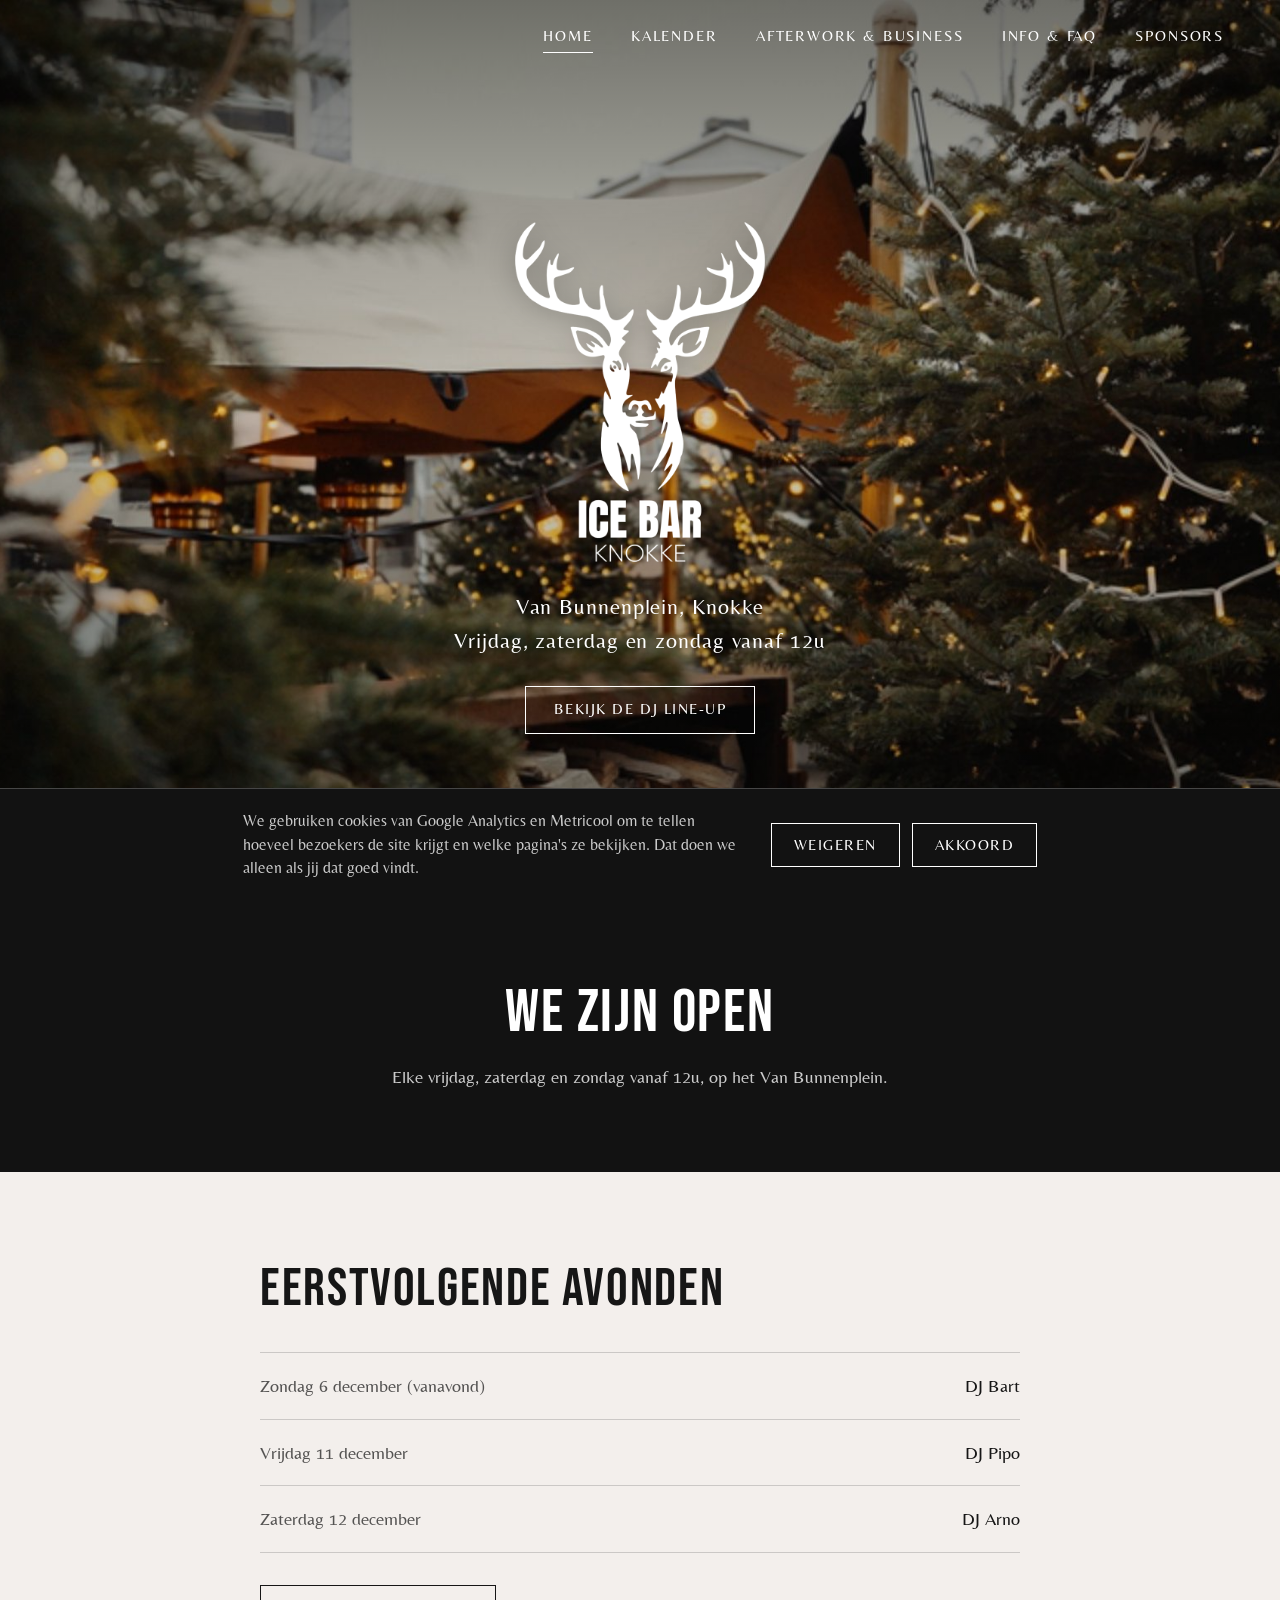
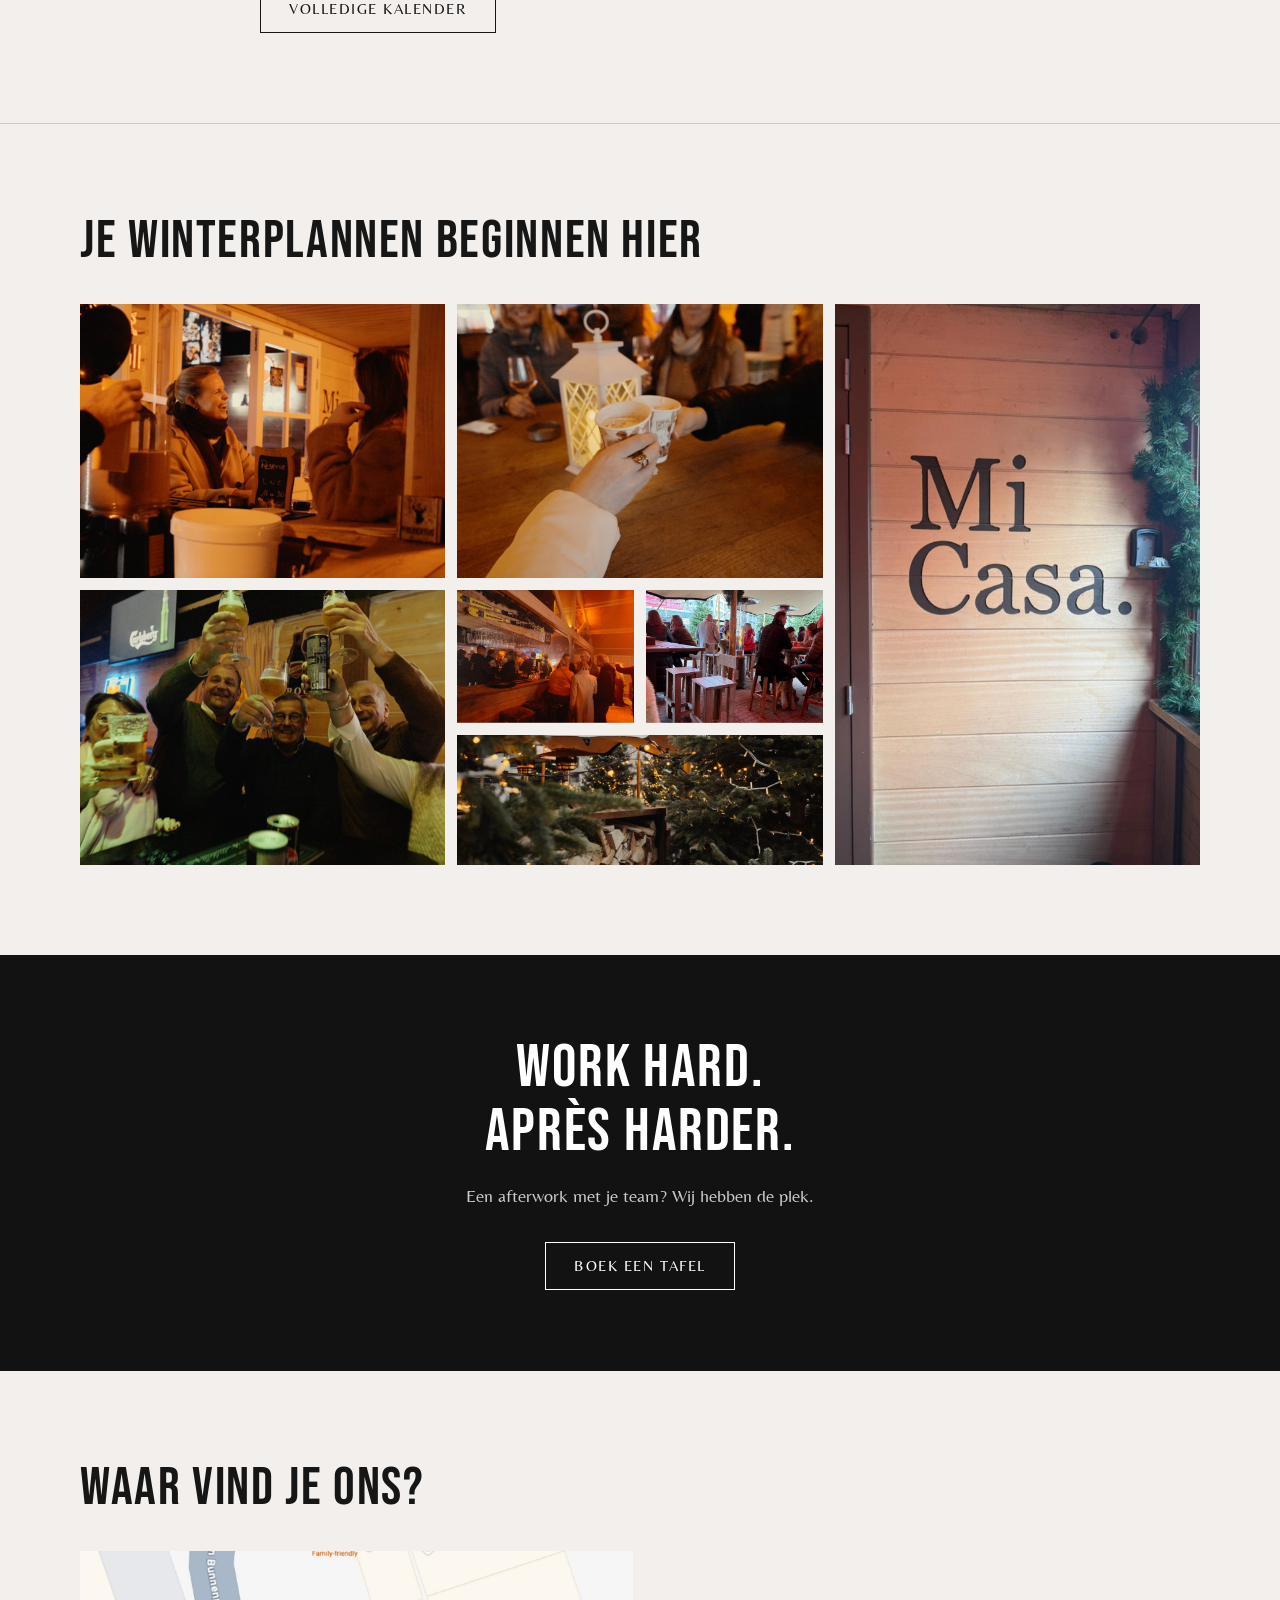
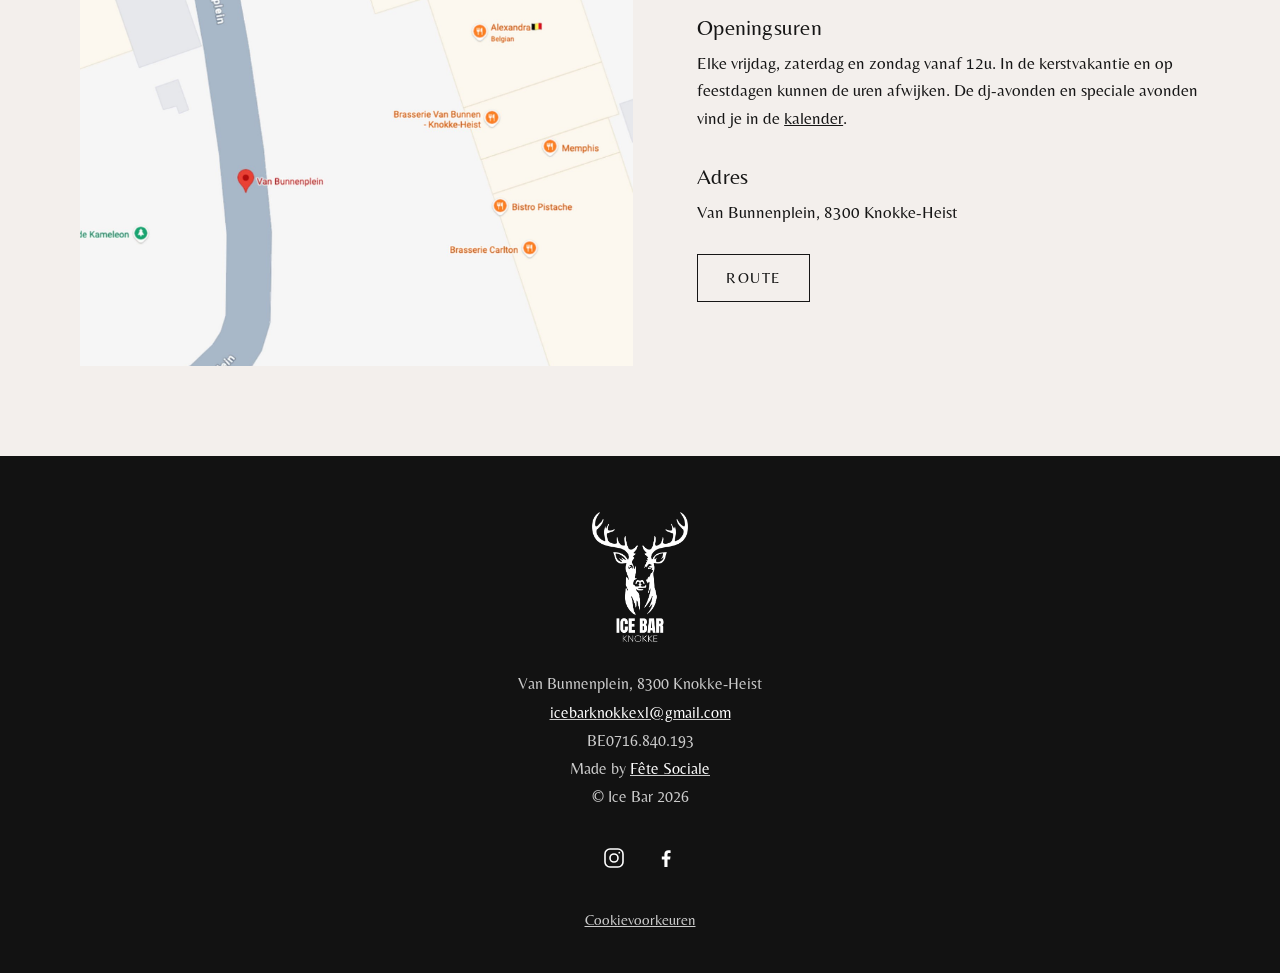
==== index.html @ 0daf4a68 "Cookiemelding met toestemming voor Analytics en Metricool - Zonder akkoord geen analytische cookies " ====
<!doctype html>
<html lang="nl-BE">
<head>
  <meta charset="utf-8">
  <meta name="viewport" content="width=device-width, initial-scale=1">
  <title>Ice Bar Knokke | Winterbar met dj's op het Van Bunnenplein</title>
  <meta name="description" content="De Ice Bar Knokke is de winterbar op het Van Bunnenplein in Knokke-Heist. Van 27 november tot 31 januari open op vrijdag, zaterdag en zondag, met dj's, afterworks en eindejaarsdrinks.">
  <meta name="theme-color" content="#121212">
  <link rel="canonical" href="https://icebarknokke.be/">
  <meta property="og:type" content="website">
  <meta property="og:site_name" content="Ice Bar Knokke">
  <meta property="og:locale" content="nl_BE">
  <meta property="og:url" content="https://icebarknokke.be/">
  <meta property="og:title" content="Ice Bar Knokke | Winterbar met dj's op het Van Bunnenplein">
  <meta property="og:description" content="De Ice Bar Knokke is de winterbar op het Van Bunnenplein in Knokke-Heist. Van 27 november tot 31 januari open op vrijdag, zaterdag en zondag, met dj's, afterworks en eindejaarsdrinks.">
  <meta property="og:image" content="https://icebarknokke.be/assets/og-image.jpg">
  <meta property="og:image:width" content="1200">
  <meta property="og:image:height" content="630">
  <meta name="twitter:card" content="summary_large_image">
  <link rel="icon" type="image/png" href="/assets/favicon.png">
  <link rel="apple-touch-icon" href="/assets/favicon.png">
  <link rel="preconnect" href="https://fonts.googleapis.com">
  <link rel="preconnect" href="https://fonts.gstatic.com" crossorigin>
  <link href="https://fonts.googleapis.com/css2?family=Bebas+Neue&family=Belleza&display=swap" rel="stylesheet">
  <link rel="stylesheet" href="/assets/site.css?v=e047f46a">
  <link rel="preload" as="image" href="/assets/hero.jpg" media="(min-width: 701px), (orientation: landscape)">
  <link rel="preload" as="image" href="/assets/hero-mobile.jpg" media="(max-width: 700px) and (orientation: portrait)">
  <script type="application/ld+json">
{
 "@context": "https://schema.org",
 "@graph": [
  {
   "@type": "BarOrPub",
   "@id": "https://icebarknokke.be/#icebar",
   "name": "Ice Bar Knokke",
   "alternateName": [
    "Icebar Knokke",
    "Ice Bar Knokke XL"
   ],
   "description": "Winterbar in chaletstijl op het Van Bunnenplein in Knokke-Heist, met dj's, afterworks en eindejaarsdrinks. Open van 27 november 2026 tot 31 januari 2027.",
   "url": "https://icebarknokke.be/",
   "image": "https://icebarknokke.be/assets/og-image.jpg",
   "logo": "https://icebarknokke.be/assets/favicon.png",
   "email": "icebarknokkexl@gmail.com",
   "vatID": "BE0716840193",
   "address": {
    "@type": "PostalAddress",
    "streetAddress": "Van Bunnenplein",
    "postalCode": "8300",
    "addressLocality": "Knokke-Heist",
    "addressRegion": "West-Vlaanderen",
    "addressCountry": "BE"
   },
   "sameAs": [
    "https://www.instagram.com/icebarknokke/",
    "https://www.facebook.com/IcebarKnokkeXL"
   ]
  },
  {
   "@type": "WebSite",
   "@id": "https://icebarknokke.be/#website",
   "url": "https://icebarknokke.be/",
   "name": "Ice Bar Knokke",
   "inLanguage": "nl-BE",
   "publisher": {
    "@id": "https://icebarknokke.be/#icebar"
   }
  }
 ]
}
  </script>
  <script src="/assets/cookies.js?v=560de797"></script>
  <!-- Google tag -->
  <script async src="https://www.googletagmanager.com/gtm.js?id=GTM-KKGQQDHX"></script>
  <script>
    window.dataLayer = window.dataLayer || [];
    function gtag(){dataLayer.push(arguments);}
    gtag('js', new Date());
  </script>
</head>
<body>
  <a class="skip" href="#inhoud">Naar de inhoud</a>
  <header class="top" id="top">
    <div class="bar">
      <button class="menu-btn" type="button" aria-expanded="false" aria-controls="menu">
        <svg viewBox="0 0 26 18" aria-hidden="true" fill="none" stroke="currentColor" stroke-width="1.5"><path d="M0 1h26M0 9h26M0 17h26"/></svg>
        Menu
      </button>
      <nav id="menu" aria-label="Hoofdmenu">
        <ul>
          <li><a href="/" aria-current="page">Home</a></li>
          <li><a href="/kalender">Kalender</a></li>
          <li><a href="/afterwork">Afterwork & business</a></li>
          <li><a href="/info">Info & FAQ</a></li>
          <li><a href="/sponsors">Sponsors</a></li>
        </ul>
      </nav>
    </div>
  </header>

  <main id="inhoud">
    <section class="hero">
      <picture>
        <source srcset="/assets/hero-mobile.jpg" media="(max-width: 700px) and (orientation: portrait)">
        <img src="/assets/hero.jpg" alt="Het houten chalet van de Ice Bar op het Van Bunnenplein, met het uithangbord en de lichtjes" width="1920" height="1080" fetchpriority="high">
      </picture>
      <div class="inner">
        <h1 class="visually-hidden">Ice Bar Knokke, winterbar met dj's op het Van Bunnenplein</h1>
        <img class="wordmark" src="/assets/logo-icebar-wit.png" alt="" width="662" height="900">
        <p class="hero-info" id="hero-info">Van Bunnenplein, Knokke<br>Opening vrijdag 27 november om 18u</p>
        <a class="btn light" href="/kalender">Bekijk de DJ line-up</a>
      </div>
    </section>

    <section class="band" id="status" aria-live="polite">
      <p class="statement" data-big>Zelfde plek, nieuw seizoen</p>
      <p data-small>We openen op vrijdag 27 november vanaf 18u op het Van Bunnenplein.</p>
    </section>

    <section class="section upcoming">
      <div class="narrow">
        <h2 class="section-title">Eerstvolgende avonden</h2>
        <ol id="upcoming">
          <li><time class="when" datetime="2026-11-27">Vrijdag 27 november</time><span class="who">Opening met DJ Steve DK</span></li>
          <li><time class="when" datetime="2026-11-28">Zaterdag 28 november</time><span class="who">DJ Arno</span></li>
          <li><time class="when" datetime="2026-11-29">Zondag 29 november</time><span class="who">DJ Nicolas</span></li>
        </ol>
        <a class="btn" href="/kalender">Volledige kalender</a>
      </div>
    </section>

    <section class="section">
      <div class="wrap">
        <h2 class="section-title">Je winterplannen beginnen hier</h2>
        <div class="gallery">
          <div class="col">
            <img src="/assets/fotos/bar-tap.jpg" alt="Een tapper schenkt een glas aan de bar terwijl twee vriendinnen lachen" width="1260" height="909" loading="lazy">
            <img class="fill" src="/assets/fotos/vrienden-proost.jpg" alt="Een groep vrienden heft het glas aan de bar" width="1260" height="948" loading="lazy">
          </div>
          <div class="col">
            <img src="/assets/fotos/proost-lantaarn.jpg" alt="Twee mensen klinken met warme dranken naast een lantaarn" width="1278" height="909" loading="lazy">
            <div class="pair">
              <img src="/assets/fotos/bar-sfeer.jpg" alt="De toog van het chalet in warm licht" width="612" height="459" loading="lazy">
              <img src="/assets/fotos/terras.jpg" alt="Het terras met hoge tafels en krukken" width="618" height="459" loading="lazy">
            </div>
            <img class="fill" src="/assets/fotos/kerstboom.jpg" alt="Kerstbomen met lichtjes naast een stapel brandhout" width="1278" height="453" loading="lazy">
          </div>
          <div class="tall">
            <img src="/assets/fotos/mi-casa.jpg" alt="Houten deur met de tekst Mi Casa en een slinger van dennengroen" width="1317" height="1908" loading="lazy">
          </div>
        </div>
      </div>
    </section>

    <section class="band on-dark">
      <p class="statement">Work hard. Après harder.</p>
      <p>Een afterwork met je team? Wij hebben de plek.</p>
      <a class="btn" href="/afterwork#reserveren">Boek een tafel</a>
    </section>

    <section class="section">
      <div class="wrap">
        <h2 class="section-title">Waar vind je ons?</h2>
      <div class="find">
        <img class="map" src="/assets/fotos/kaart.jpg" alt="Kaart van het centrum van Knokke met het Van Bunnenplein aangeduid" width="1569" height="1269" loading="lazy">
        <div>
          <h3>Openingsuren</h3>
          <p>Elke vrijdag, zaterdag en zondag vanaf 12u. In de kerstvakantie en op feestdagen kunnen de uren afwijken. De dj-avonden en speciale avonden vind je in de <a href="/kalender">kalender</a>.</p>
          <h3>Adres</h3>
          <p>Van Bunnenplein, 8300 Knokke-Heist</p>
          <a class="btn" href="https://www.google.com/maps/dir/?api=1&destination=Van+Bunnenplein+Knokke-Heist" target="_blank" rel="noopener">Route</a>
        </div>
      </div>
      </div>
    </section>
  </main>

  <footer>
    <img class="wordmark" src="/assets/logo-icebar-wit.png" alt="Ice Bar Knokke" width="662" height="900" loading="lazy">
    <p>Van Bunnenplein, 8300 Knokke-Heist<br><a href="mailto:icebarknokkexl@gmail.com">icebarknokkexl@gmail.com</a><br>BE0716.840.193<br>Made by <a href="https://fetesociale.be/" target="_blank" rel="noopener">Fête Sociale</a><br>&copy; Ice Bar 2026</p>
    <ul class="socials">
      <li><a href="https://www.instagram.com/icebarknokke/" target="_blank" rel="noopener" aria-label="Ice Bar Knokke op Instagram"><svg viewBox="0 0 24 24" aria-hidden="true" fill="none" stroke="currentColor" stroke-width="1.6"><rect x="3" y="3" width="18" height="18" rx="5"/><circle cx="12" cy="12" r="4"/><circle cx="17.3" cy="6.7" r=".9" fill="currentColor" stroke="none"/></svg></a></li>
      <li><a href="https://www.facebook.com/IcebarKnokkeXL" target="_blank" rel="noopener" aria-label="Ice Bar Knokke op Facebook"><svg viewBox="0 0 24 24" aria-hidden="true" fill="currentColor"><path d="M13.5 21v-7.5h2.6l.4-3h-3V8.6c0-.9.3-1.5 1.5-1.5h1.6V4.4c-.3 0-1.2-.1-2.3-.1-2.3 0-3.9 1.4-3.9 4v2.2H7.8v3h2.6V21h3.1z"/></svg></a></li>
    </ul>
    <a class="back" href="#" data-cookies>Cookievoorkeuren</a>
  </footer>

  <script src="/assets/programma.js?v=c13f7718"></script>
  <script src="/assets/meten.js?v=b55d4b3d"></script>
  <script>
    // Menu op kleine schermen
    (function () {
      const top = document.getElementById("top");
      const btn = top.querySelector(".menu-btn");
      btn.addEventListener("click", () => {
        const open = top.classList.toggle("is-open");
        document.body.classList.toggle("menu-open", open);
        btn.setAttribute("aria-expanded", String(open));
        btn.lastChild.textContent = open ? " Sluiten" : " Menu";
      });
      addEventListener("keydown", e => {
        if (e.key === "Escape" && top.classList.contains("is-open")) btn.click();
      });
    })();

    ICEBAR.renderHeroInfo(document.getElementById("hero-info"));
    ICEBAR.renderStatus(document.getElementById("status"));
    ICEBAR.renderUpcoming(document.getElementById("upcoming"), 3);
  </script>
</body>
</html>
---- assets/site.css ----
/* Ice Bar Knokke, volledige site.
   Gebaseerd op het Canva-webdesign: crèmekleurig papier, zwarte banden,
   één smalle, vette titelletter zoals "ICE BAR" in het logo (Bebas Neue) en één brede tekstletter (Belleza). */

:root {
  --cream: #f3efec;
  --cream-deep: #e9e3de;
  --slate: #121212;
  --slate-deep: #333;
  --ink: #161616;
  --ink-soft: rgba(22, 22, 22, .72);
  --rule: rgba(22, 22, 22, .18);
  --white: #fff;
  --white-soft: rgba(255, 255, 255, .78);
  --rule-light: rgba(255, 255, 255, .22);
  --display: "Bebas Neue", "Oswald", "Arial Narrow", Impact, sans-serif;
  --text: "Belleza", "Gill Sans", "Trebuchet MS", sans-serif;
  --gutter: 24px;
  --gutter: clamp(16px, 5vw, 56px);
  --measure: 62ch;
  --ease: cubic-bezier(.2, .7, .2, 1);
}

* { box-sizing: border-box; margin: 0; padding: 0; }

html { scroll-behavior: smooth; }

body {
  background: var(--cream);
  color: var(--ink);
  font-family: var(--text);
  font-size: 17px;
  line-height: 1.6;
  -webkit-font-smoothing: antialiased;
  overflow-x: hidden;
}

img { display: block; max-width: 100%; height: auto; }

a { color: inherit; }

:focus-visible { outline: 2px solid currentColor; outline-offset: 4px; }

.visually-hidden { position: absolute; width: 1px; height: 1px; overflow: hidden; clip: rect(0 0 0 0); white-space: nowrap; }

.skip {
  position: absolute;
  left: 16px;
  top: -60px;
  z-index: 100;
  padding: 10px 14px;
  background: var(--white);
  color: var(--ink);
}

.skip:focus { top: 16px; }

/* ---------- Letters ---------- */
h1, h2, h3 { font-weight: 400; line-height: 1.05; letter-spacing: .01em; text-wrap: balance; }

h1 { font-family: var(--display); font-size: clamp(2.8rem, 7vw, 5.2rem); }
h2 { font-family: var(--display); font-size: clamp(2.1rem, 4.6vw, 3.4rem); }
h1, h2, .band .statement { text-transform: uppercase; letter-spacing: .03em; line-height: 1; }
h3 { font-family: var(--text); font-size: 1.35rem; line-height: 1.25; }

p { max-width: var(--measure); }

.lede { font-size: 1.15rem; }

/* ---------- Knoppen ---------- */
.btn {
  display: inline-flex;
  align-items: center;
  justify-content: center;
  min-height: 48px;
  padding: 0 28px;
  border: 1px solid currentColor;
  color: var(--ink);
  background: transparent;
  font: inherit;
  font-size: .95rem;
  letter-spacing: .1em;
  text-transform: uppercase;
  text-decoration: none;
  cursor: pointer;
  touch-action: manipulation;
  transition: background-color .2s var(--ease), color .2s var(--ease);
}

.btn:hover { background: var(--ink); color: var(--cream); }
.btn:active { background: var(--slate-deep); }
.btn[disabled] { opacity: .5; cursor: default; }

.on-dark .btn, .btn.light { color: var(--white); }
.on-dark .btn:hover, .btn.light:hover { background: var(--white); color: var(--ink); }

.btn-solid { background: var(--ink); color: var(--cream); }
.btn-solid:hover { background: var(--slate-deep); color: var(--cream); }

/* ---------- Kop ---------- */
.top {
  position: absolute;
  top: 0;
  left: 0;
  right: 0;
  z-index: 20;
  color: var(--white);
}

.top .bar {
  position: relative;
  z-index: 2;
  display: flex;
  align-items: center;
  justify-content: space-between;
  gap: 24px;
  padding: 22px var(--gutter);
}

.top .brand img { width: 76px; height: auto; filter: drop-shadow(0 2px 10px rgba(0, 0, 0, .35)); }
.top .brand { display: block; }

/* Op de homepagina staat het logo groot in de foto, dus niet nog eens in de kop. */
.top nav, .top .menu-btn { margin-left: auto; }

.top nav ul {
  display: flex;
  gap: clamp(20px, 3vw, 44px);
  list-style: none;
}

/* Hoofdletters in de navigatie zijn een bewuste merkkeuze uit het Canva-design. */
.top nav a {
  font-size: .95rem;
  letter-spacing: .12em;
  text-transform: uppercase;
  text-decoration: none;
  padding: 8px 0;
  border-bottom: 1px solid transparent;
  transition: border-color .2s var(--ease);
}

.top nav a:hover, .top nav a[aria-current="page"] { border-bottom-color: currentColor; }

.top .menu-btn {
  display: none;
  align-items: center;
  gap: 12px;
  min-height: 44px;
  padding: 0 4px;
  background: none;
  border: 0;
  color: inherit;
  font: inherit;
  font-size: .95rem;
  letter-spacing: .12em;
  text-transform: uppercase;
  cursor: pointer;
}

.top .menu-btn svg { width: 26px; height: 18px; }

@media (max-width: 820px) {
  .top .menu-btn { display: inline-flex; }
  .top .brand img { width: 60px; }
  .top nav {
    position: fixed;
    inset: 0;
    display: none;
    background: var(--slate);
    color: var(--white);
    padding: 120px var(--gutter) 40px;
  }
  .top nav { z-index: 1; }
  .top .brand, .top .menu-btn { position: relative; z-index: 2; }
  .top.is-open nav { display: block; }
  .top.is-open { position: fixed; }
  body.menu-open { overflow: hidden; }
  .top nav ul { flex-direction: column; gap: 6px; }
  .top nav a { display: block; font-family: var(--display); font-size: 2.2rem; letter-spacing: .02em; text-transform: none; padding: 10px 0; border-bottom: 1px solid var(--rule-light); }
  .top nav a[aria-current="page"] { border-bottom-color: var(--white); }
}

/* Kop op de homepagina ligt over de foto, op de andere pagina's over de band. */
.page-head {
  position: relative;
  color: var(--white);
  background: var(--slate);
  min-height: clamp(380px, 56vh, 560px);
  display: grid;
  place-items: center;
  text-align: center;
  padding: 140px var(--gutter) 72px;
  overflow: hidden;
}

.page-head img.bg {
  position: absolute;
  inset: 0;
  width: 100%;
  height: 100%;
  object-fit: cover;
  filter: brightness(.85);
  z-index: 0;
}

.page-head::after {
  content: "";
  position: absolute;
  inset: 0;
  background: linear-gradient(180deg, rgba(0, 0, 0, .6), rgba(0, 0, 0, .22) 45%, rgba(0, 0, 0, .45));
  z-index: 1;
}

.page-head > * { position: relative; z-index: 2; }

.page-head h1 { letter-spacing: .06em; text-transform: uppercase; font-size: clamp(2.4rem, 6.5vw, 4.6rem); }

/* ---------- Home: hero ---------- */
.hero {
  position: relative;
  min-height: 100svh;
  display: grid;
  place-items: center;
  text-align: center;
  color: var(--white);
  padding: 120px var(--gutter) 64px;
  background: var(--slate);
  overflow: hidden;
}

.hero picture, .hero picture img {
  position: absolute;
  inset: 0;
  width: 100%;
  height: 100%;
  object-fit: cover;
  object-position: 40% center;
  z-index: 0;
}

.hero::after {
  content: "";
  position: absolute;
  inset: 0;
  z-index: 1;
  background: linear-gradient(180deg, rgba(0, 0, 0, .5) 0%, rgba(0, 0, 0, .1) 40%, rgba(0, 0, 0, .42) 100%);
}

.hero .inner { position: relative; z-index: 2; display: grid; justify-items: center; gap: 28px; }

.hero .hero-info { font-size: clamp(1.15rem, 2.2vw, 1.4rem); line-height: 1.5; letter-spacing: .04em; text-shadow: 0 1px 10px rgba(0, 0, 0, .55); }

.hero .wordmark { width: clamp(170px, 24vw, 250px); height: auto; filter: drop-shadow(0 2px 12px rgba(0, 0, 0, .25)); }

/* ---------- Banden en secties ---------- */
.band {
  background: var(--slate);
  color: var(--white);
  text-align: center;
  padding: clamp(56px, 9vh, 96px) var(--gutter);
}

.band p { margin-left: auto; margin-right: auto; color: var(--white-soft); font-size: 1.1rem; }

.band .statement {
  font-family: var(--display);
  font-size: clamp(2.2rem, 5.4vw, 3.8rem);
  line-height: 1.05;
  color: var(--white);
  text-wrap: balance;
  max-width: 20ch;
  margin-left: auto;
  margin-right: auto;
}

.band .statement + p { margin-top: 18px; }
.band .btn { margin-top: 32px; }

.wrap, .narrow { box-sizing: border-box; width: 100%; max-width: calc(1120px + 2 * var(--gutter)); margin: 0 auto; padding-left: var(--gutter); padding-right: var(--gutter); }
.narrow { max-width: calc(760px + 2 * var(--gutter)); }
.band .wrap { padding-left: 0; padding-right: 0; max-width: 1120px; }

.section { padding: clamp(64px, 10vh, 112px) 0; }
.section + .section { border-top: 1px solid var(--rule); }

.section-title { margin-bottom: clamp(28px, 4vh, 44px); }

/* ---------- Eerstvolgende avonden ---------- */
.upcoming ol { list-style: none; border-top: 1px solid var(--rule); }

.upcoming li {
  display: flex;
  justify-content: space-between;
  gap: 24px;
  padding: 18px 0;
  border-bottom: 1px solid var(--rule);
  font-size: 1.15rem;
}

.upcoming .when { color: var(--ink-soft); }
.upcoming .who { text-align: right; }
.upcoming .is-today .when::after { content: " (vanavond)"; text-transform: none; }
.upcoming .btn { margin-top: 32px; }

@media (max-width: 520px) {
  .upcoming li { flex-direction: column; gap: 2px; font-size: 1.05rem; }
  .upcoming .who { text-align: left; }
}

/* ---------- Fotoraster, zoals in het design ---------- */
.gallery {
  display: grid;
  grid-template-columns: 1fr 1fr 1fr;
  gap: 12px;
}

.gallery img { width: 100%; height: auto; object-fit: cover; display: block; }

.gallery .col { display: flex; flex-direction: column; gap: 12px; min-height: 0; }
.gallery .col > img { aspect-ratio: 4 / 3; }
.gallery .col > img.fill { flex: 1; min-height: 0; aspect-ratio: auto; height: 0; }

.gallery .pair { display: grid; grid-template-columns: 1fr 1fr; gap: 12px; }
.gallery .pair img { aspect-ratio: 4 / 3; }

.gallery .tall { position: relative; min-height: 0; }
.gallery .tall img { position: absolute; inset: 0; width: 100%; height: 100%; }

@media (max-width: 760px) {
  .gallery { grid-template-columns: 1fr 1fr; grid-auto-flow: dense; gap: 8px; }
  .gallery .col { display: contents; }
  .gallery .col > img, .gallery .col > img.fill { flex: none; height: auto; aspect-ratio: 4 / 3; }
  .gallery .pair { grid-column: 1 / -1; gap: 8px; }
  .gallery .tall { grid-column: 1 / -1; aspect-ratio: 16 / 10; }
}

/* ---------- Waar vind je ons ---------- */
.find {
  display: grid;
  grid-template-columns: minmax(0, 1.1fr) minmax(0, 1fr);
  gap: clamp(28px, 5vw, 72px);
  align-items: center;
}

.find .map { aspect-ratio: 4 / 3; object-fit: cover; width: 100%; }

.find h3 { margin-bottom: 8px; }
.find h3 + p + h3, .find p + h3 { margin-top: 32px; }
.find .btn { margin-top: 28px; }

@media (max-width: 760px) { .find { grid-template-columns: 1fr; } }

/* ---------- Kalender ---------- */
.calendar-intro { margin: 0 auto clamp(40px, 6vh, 64px); max-width: 64ch; text-align: center; text-wrap: pretty; }

/* Lijst per maand (kleine schermen) */
.calendar {
  display: grid;
  grid-template-columns: repeat(auto-fit, minmax(260px, 1fr));
  gap: clamp(32px, 5vw, 64px);
  align-items: start;
}

.calendar .month h2 { font-size: clamp(1.9rem, 3vw, 2.4rem); padding-bottom: 14px; border-bottom: 1px solid var(--rule); }
.calendar ol { list-style: none; }

.calendar li {
  display: grid;
  grid-template-columns: 72px 1fr;
  align-items: baseline;
  gap: 16px;
  padding: 13px 0;
  border-bottom: 1px solid var(--rule);
  font-size: 1.1rem;
}

.calendar .day { display: flex; align-items: baseline; gap: 8px; }
.calendar .day b { font-weight: 400; font-size: 1.35rem; font-variant-numeric: tabular-nums; }
.calendar .day small { font-size: .95rem; color: var(--ink-soft); }
.calendar .is-past { color: var(--ink-soft); opacity: .55; }
.calendar .is-today .who::after { content: " (vanavond)"; color: var(--ink-soft); }

.who .tag, .upcoming .who .tag { display: block; font-size: .92rem; color: var(--ink-soft); }
.upcoming .who .tag { text-align: right; }

/* Maandraster (grote schermen) */
.calendar-grid { display: none; }

.month-grid + .month-grid { margin-top: clamp(48px, 7vh, 80px); }
.month-grid h2 { font-size: clamp(1.9rem, 3vw, 2.4rem); margin-bottom: 18px; }

.month-grid ol {
  list-style: none;
  display: grid;
  grid-template-columns: repeat(7, 1fr);
  gap: 6px;
}

.month-grid li {
  min-height: 104px;
  padding: 10px 12px;
  border: 1px solid var(--rule);
  display: flex;
  flex-direction: column;
  gap: 4px;
  font-size: 1rem;
  line-height: 1.3;
}

.month-grid .wd {
  min-height: 0;
  padding: 0 12px 8px;
  border: 0;
  color: var(--ink-soft);
  font-size: .95rem;
}

.month-grid .blank { border-color: transparent; }
.month-grid .closed { color: var(--ink-soft); }
.month-grid .closed .num { opacity: .55; }
.month-grid .num { font-size: 1.1rem; font-variant-numeric: tabular-nums; }

.month-grid .open { background: var(--slate); border-color: var(--slate); color: var(--white); }
.month-grid .open .act { margin-top: auto; font-size: 1.05rem; }
.month-grid .open .tag { font-size: .88rem; color: var(--white-soft); }
.month-grid .open.is-past { background: var(--cream-deep); border-color: var(--cream-deep); color: var(--ink-soft); }
.month-grid .open.is-past .tag { color: var(--ink-soft); }
.month-grid .is-today { outline: 2px solid var(--ink); outline-offset: 2px; }

@media (min-width: 761px) {
  .calendar-grid { display: block; }
  .calendar { display: none; }
}

.calendar-note { margin-top: 40px; color: var(--ink-soft); }

/* ---------- Formulier ---------- */
.form-grid {
  display: grid;
  grid-template-columns: repeat(3, minmax(0, 1fr));
  gap: 22px 20px;
}

.form-grid .wide { grid-column: 1 / -1; }

@media (max-width: 760px) { .form-grid { grid-template-columns: 1fr; } }

.field label { display: block; margin-bottom: 8px; font-size: 1rem; }
.field label abbr { text-decoration: none; }

.field input, .field textarea {
  width: 100%;
  min-height: 48px;
  padding: 10px 14px;
  background: var(--white);
  border: 1px solid var(--ink);
  border-radius: 0;
  color: var(--ink);
  font: inherit;
  transition: box-shadow .2s var(--ease);
}

.field textarea { min-height: 140px; resize: vertical; }
.field input:focus, .field textarea:focus { outline: none; box-shadow: 0 0 0 2px var(--ink); }
.field .hint { margin-top: 6px; font-size: .95rem; color: var(--ink-soft); }
.field.is-invalid input, .field.is-invalid textarea { border-color: #9a3b2e; box-shadow: 0 0 0 1px #9a3b2e; }
.field .error { display: none; margin-top: 6px; font-size: .95rem; color: #9a3b2e; }
.field.is-invalid .error { display: block; }

.form-foot { margin-top: 32px; display: flex; flex-wrap: wrap; align-items: center; gap: 20px 28px; }
.form-foot small { color: var(--ink-soft); font-size: .98rem; }
.form-status { margin-top: 20px; font-size: 1.05rem; }
.form-status.is-error { color: #9a3b2e; }
.form-status.is-success { margin-top: 28px; padding: 22px 26px; background: var(--white); border: 1px solid var(--ink); border-left-width: 6px; }
.form-status.is-success strong { display: block; margin-bottom: 8px; font-family: var(--display); font-weight: 400; font-size: 1.7rem; line-height: 1.1; letter-spacing: .03em; text-transform: uppercase; }
.hp { position: absolute; left: -9999px; }

/* ---------- Sponsors ---------- */
.band.sponsors { text-align: center; }

.logo-grid {
  list-style: none;
  display: grid;
  grid-template-columns: repeat(4, 1fr);
  gap: 12px;
}

.logo-grid li { border: 1px solid var(--rule-light); }

.logo-grid a, .logo-grid span {
  display: flex;
  align-items: center;
  justify-content: center;
  min-height: 150px;
  padding: 24px;
  transition: background-color .2s var(--ease);
}

.logo-grid a:hover { background: rgba(255, 255, 255, .06); }
.logo-grid a:focus-visible { outline-color: var(--white); }

/* Eén kleur voor alle logo's, zodat zeventien huisstijlen niet vloeken.
   Weglaten als de sponsors hun logo in kleur willen. */
.logo-grid img { max-width: 72%; max-height: 84px; width: auto; height: auto; filter: brightness(0) invert(1); }

.sponsors .also { margin-top: 36px; max-width: 60ch; }
.sponsors .also a { color: var(--white); }

@media (max-width: 900px) { .logo-grid { grid-template-columns: repeat(3, 1fr); } }
@media (max-width: 560px) { .logo-grid { grid-template-columns: repeat(2, 1fr); gap: 8px; } .logo-grid a { min-height: 112px; padding: 16px; } .logo-grid img { max-height: 64px; max-width: 78%; } }

/* ---------- FAQ ---------- */
.faq details { border-top: 1px solid var(--rule); }
.faq details:last-child { border-bottom: 1px solid var(--rule); }

.faq summary {
  list-style: none;
  cursor: pointer;
  display: flex;
  justify-content: space-between;
  align-items: center;
  gap: 24px;
  min-height: 60px;
  padding: 16px 0;
  font-size: 1.15rem;
}

.faq summary::-webkit-details-marker { display: none; }

.faq summary svg { flex: none; width: 22px; height: 22px; transition: transform .25s var(--ease); }
.faq details[open] summary svg { transform: rotate(45deg); }
.faq .answer { padding: 0 0 22px; color: var(--ink-soft); }
.faq .answer a { color: var(--ink); }

/* ---------- Voet ---------- */
footer {
  background: var(--slate);
  color: var(--white);
  text-align: center;
  padding: 56px var(--gutter) 40px;
}

footer .wordmark { width: 96px; height: auto; margin-left: auto; margin-right: auto; }
footer p { margin-left: auto; margin-right: auto; margin-top: 28px; color: var(--white-soft); font-size: .98rem; line-height: 1.8; }
footer a { color: var(--white); text-decoration-color: var(--white-soft); }
footer .socials { list-style: none; display: flex; justify-content: center; gap: 8px; margin-top: 24px; }
footer .socials a { display: inline-flex; align-items: center; justify-content: center; width: 44px; height: 44px; color: var(--white); transition: color .2s var(--ease); }
footer .socials a:hover { color: var(--white-soft); }
footer .socials svg { width: 24px; height: 24px; }

footer .back { display: inline-block; margin-top: 28px; font-size: .92rem; color: var(--white-soft); }

@media (prefers-reduced-motion: reduce) {
  html { scroll-behavior: auto; }
  *, *::before, *::after { transition: none !important; animation: none !important; }
}

/* ---------- Cookiemelding ---------- */
.cookies {
  position: fixed;
  left: 0;
  right: 0;
  bottom: 0;
  z-index: 50;
  display: flex;
  flex-wrap: wrap;
  align-items: center;
  justify-content: center;
  gap: 16px 32px;
  padding: 20px var(--gutter);
  background: var(--slate);
  color: var(--white);
  border-top: 1px solid var(--rule-light);
}
.cookies p { max-width: 62ch; font-size: .98rem; line-height: 1.5; color: var(--white-soft); }
.cookies div { display: flex; gap: 12px; }
.cookies .btn { min-height: 44px; padding: 0 22px; }
footer .back { background: none; border: 0; cursor: pointer; }
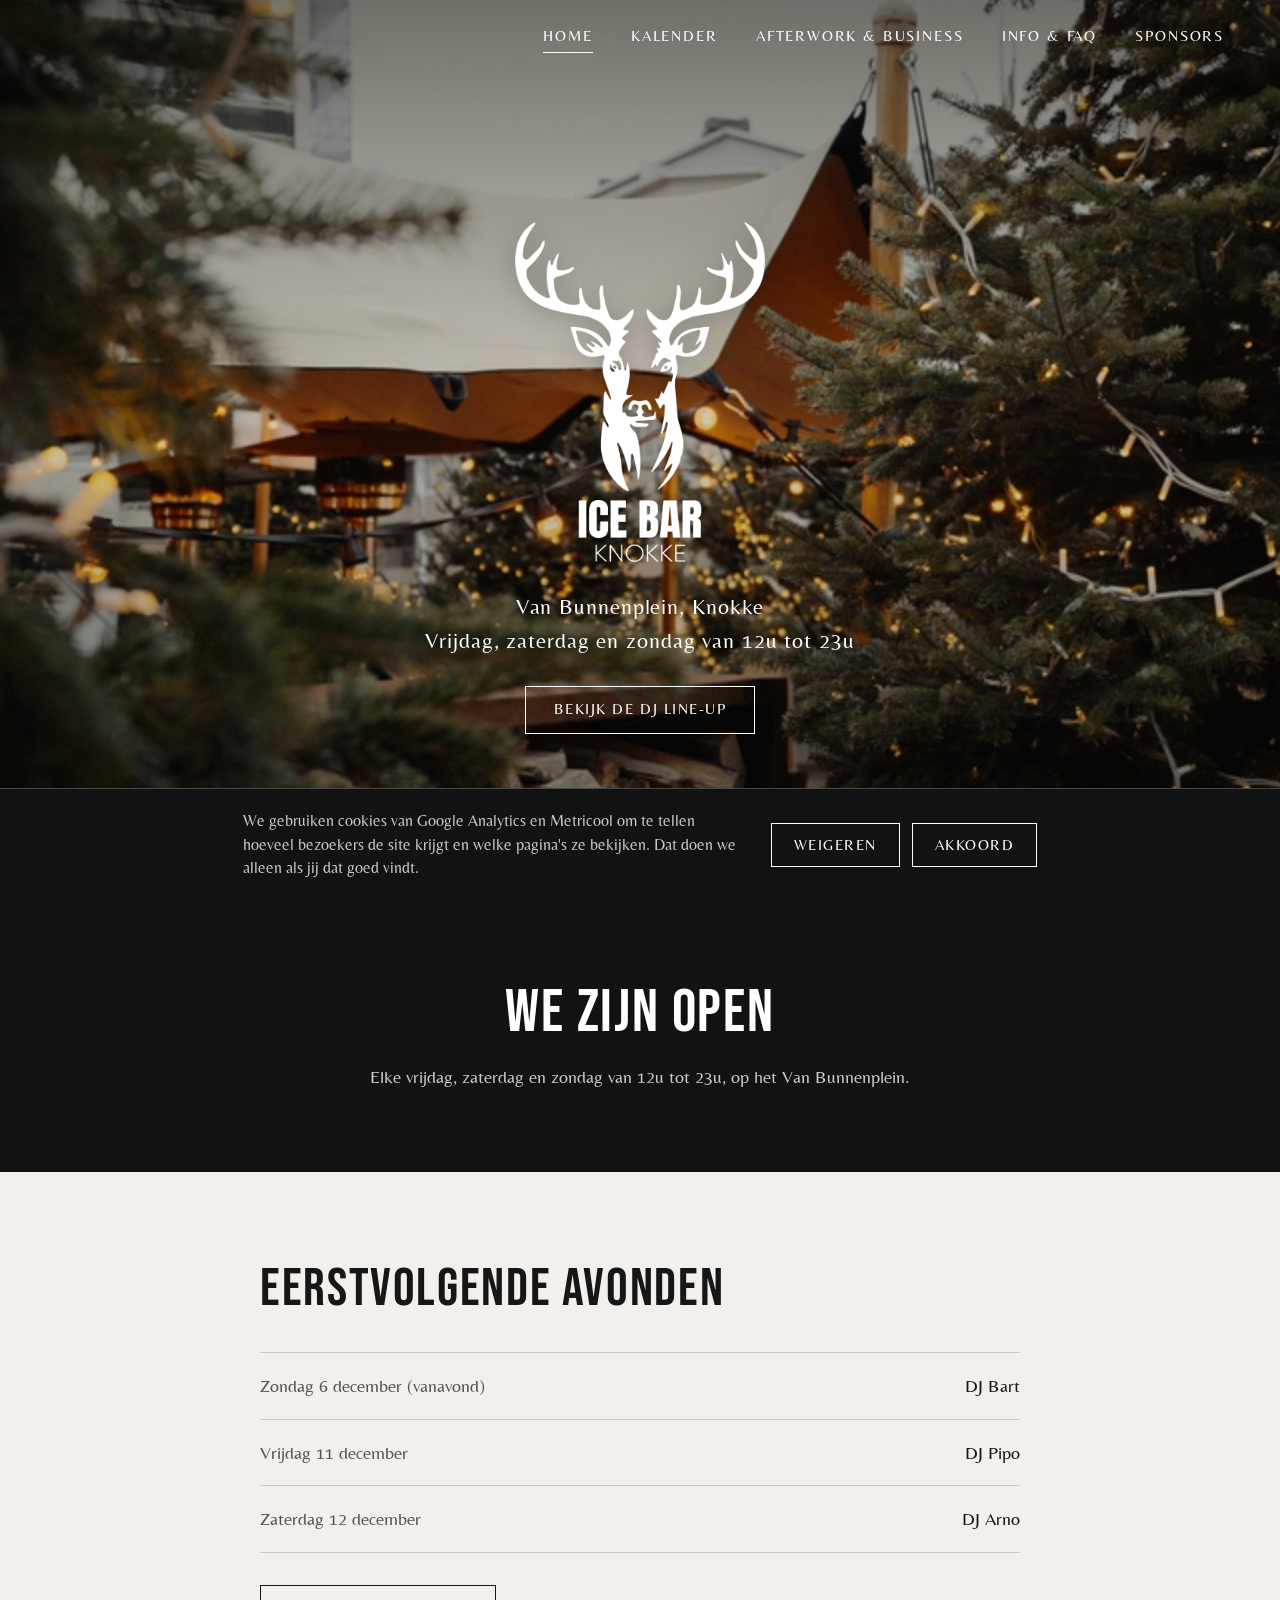
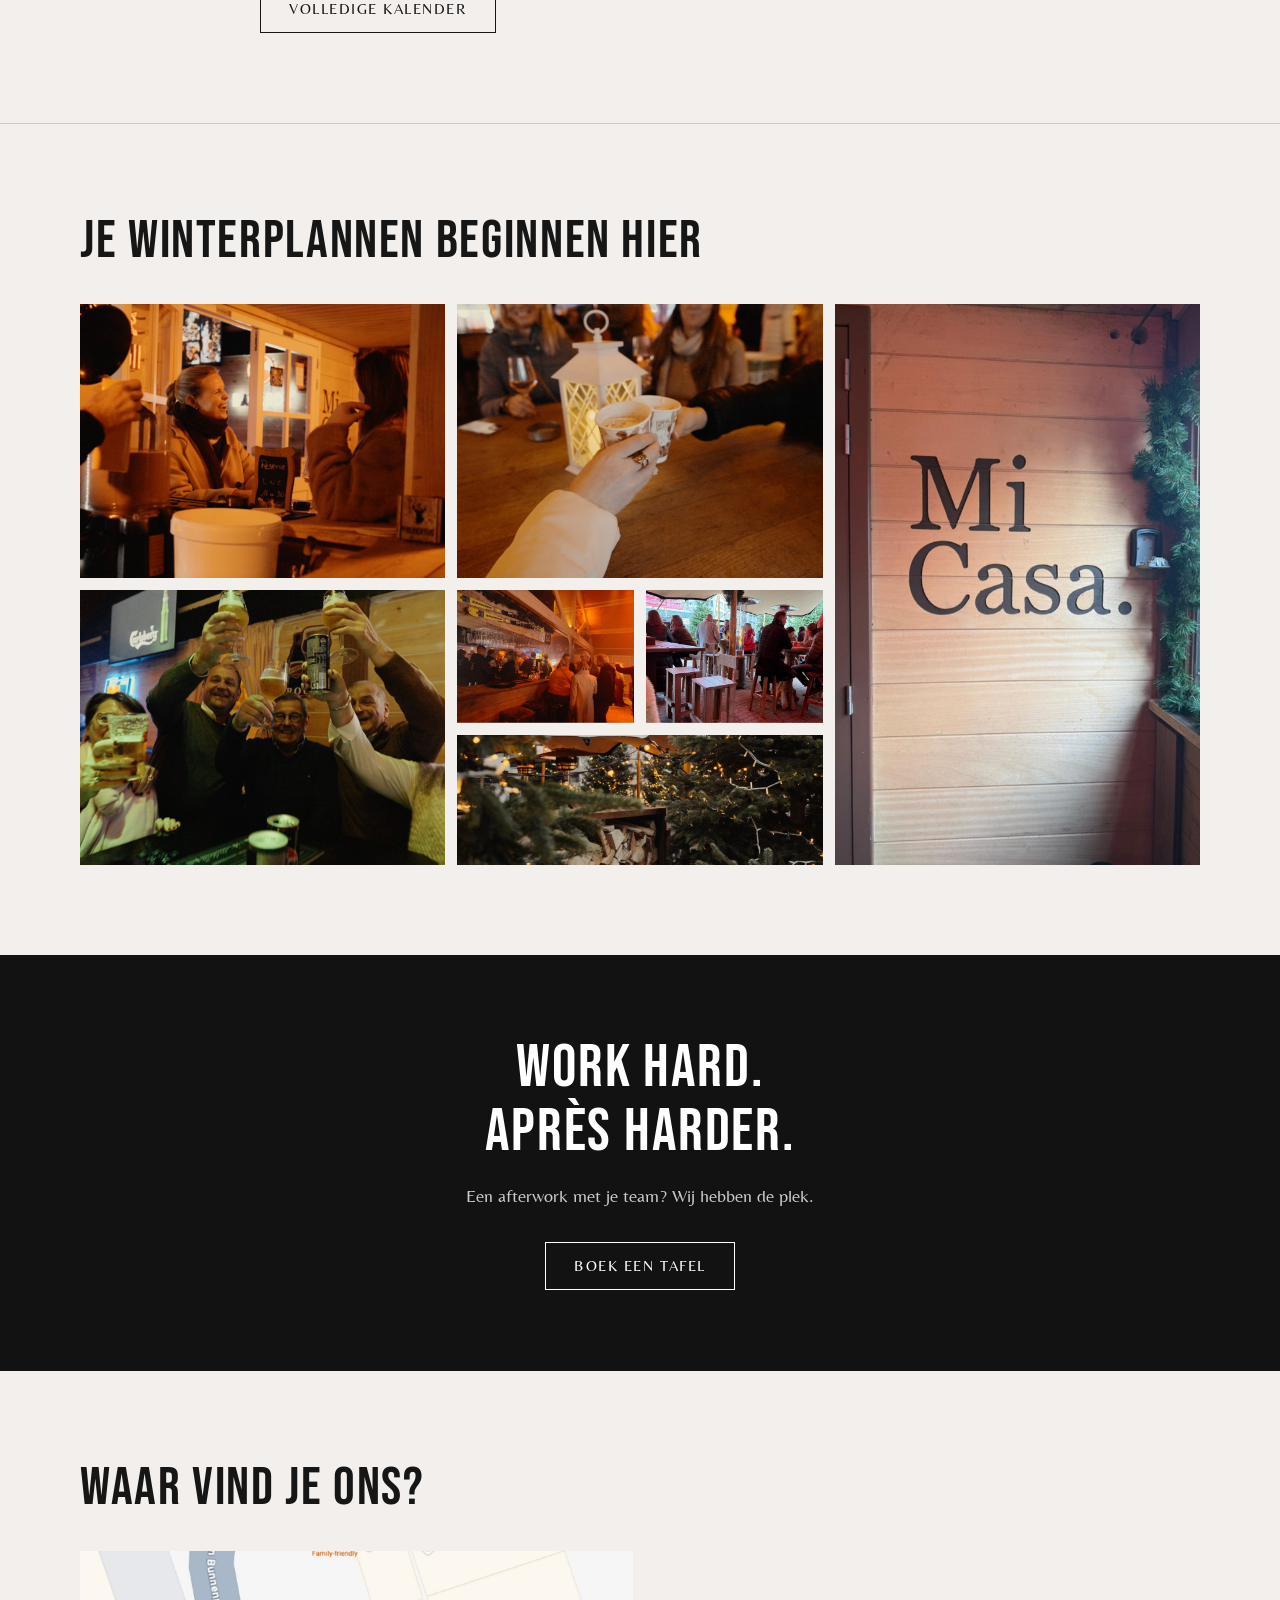
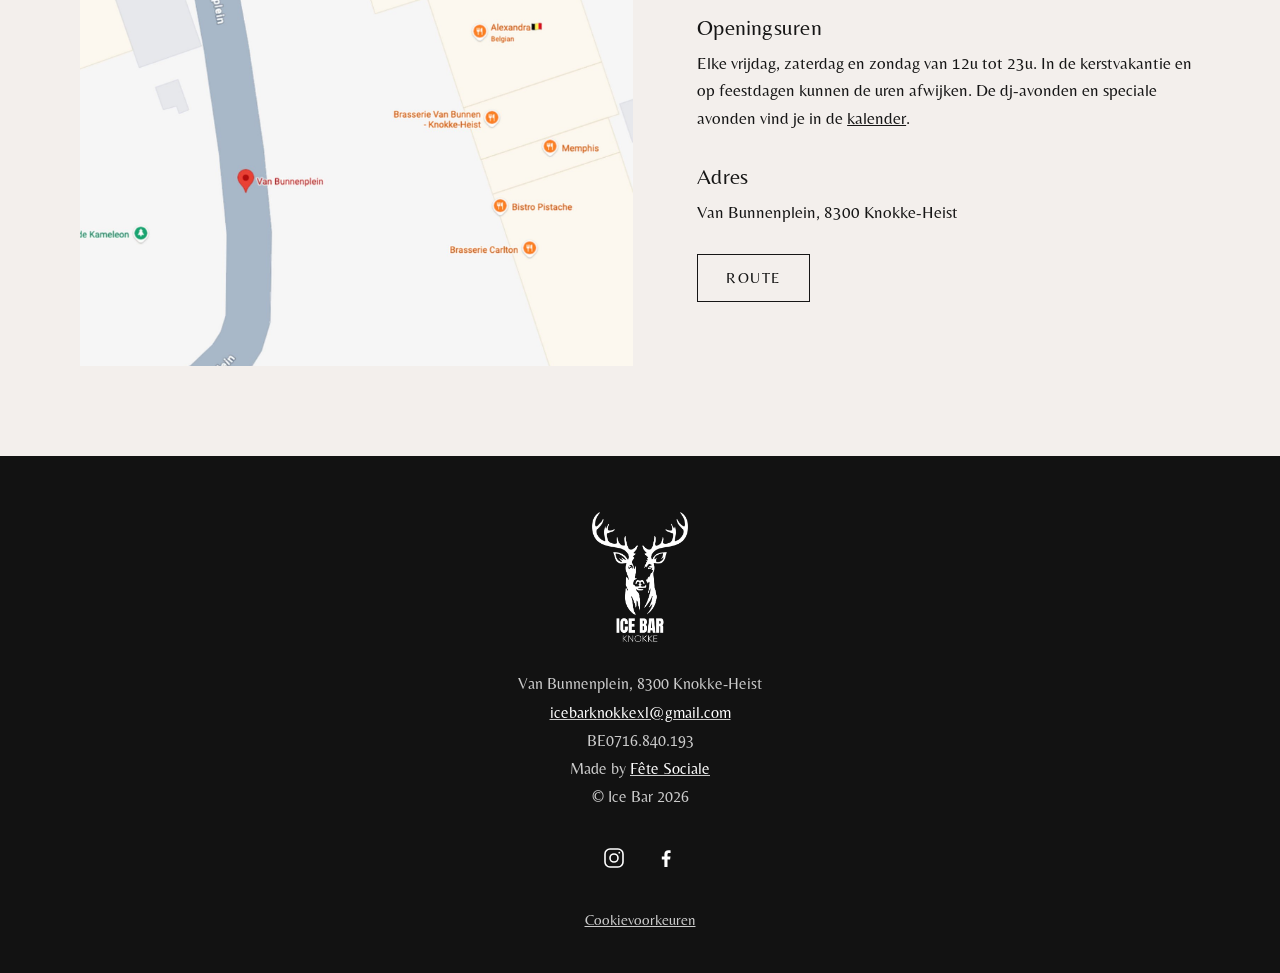
==== commit 900b2ac7: "Openingsuren: vrijdag, zaterdag en zondag van 12u tot 23u Co-Authored-By: Claude Fable 5.2 <noreply@" ====
--- a/index.html
+++ b/index.html
@@ -54,6 +54,29 @@
    "sameAs": [
     "https://www.instagram.com/icebarknokke/",
     "https://www.facebook.com/IcebarKnokkeXL"
+   ],
+   "openingHoursSpecification": [
+    {
+     "@type": "OpeningHoursSpecification",
+     "dayOfWeek": [
+      "Friday",
+      "Saturday",
+      "Sunday"
+     ],
+     "opens": "12:00",
+     "closes": "23:00",
+     "validFrom": "2026-11-27",
+     "validThrough": "2027-01-31"
+    }
+   ],
+   "specialOpeningHoursSpecification": [
+    {
+     "@type": "OpeningHoursSpecification",
+     "validFrom": "2026-11-27",
+     "validThrough": "2026-11-27",
+     "opens": "18:00",
+     "closes": "23:00"
+    }
    ]
   },
   {
@@ -165,7 +188,7 @@
         <img class="map" src="/assets/fotos/kaart.jpg" alt="Kaart van het centrum van Knokke met het Van Bunnenplein aangeduid" width="1569" height="1269" loading="lazy">
         <div>
           <h3>Openingsuren</h3>
-          <p>Elke vrijdag, zaterdag en zondag vanaf 12u. In de kerstvakantie en op feestdagen kunnen de uren afwijken. De dj-avonden en speciale avonden vind je in de <a href="/kalender">kalender</a>.</p>
+          <p>Elke vrijdag, zaterdag en zondag van 12u tot 23u. In de kerstvakantie en op feestdagen kunnen de uren afwijken. De dj-avonden en speciale avonden vind je in de <a href="/kalender">kalender</a>.</p>
           <h3>Adres</h3>
           <p>Van Bunnenplein, 8300 Knokke-Heist</p>
           <a class="btn" href="https://www.google.com/maps/dir/?api=1&destination=Van+Bunnenplein+Knokke-Heist" target="_blank" rel="noopener">Route</a>
@@ -185,7 +208,7 @@
     <a class="back" href="#" data-cookies>Cookievoorkeuren</a>
   </footer>
 
-  <script src="/assets/programma.js?v=c13f7718"></script>
+  <script src="/assets/programma.js?v=f73cd418"></script>
   <script src="/assets/meten.js?v=b55d4b3d"></script>
   <script>
     // Menu op kleine schermen
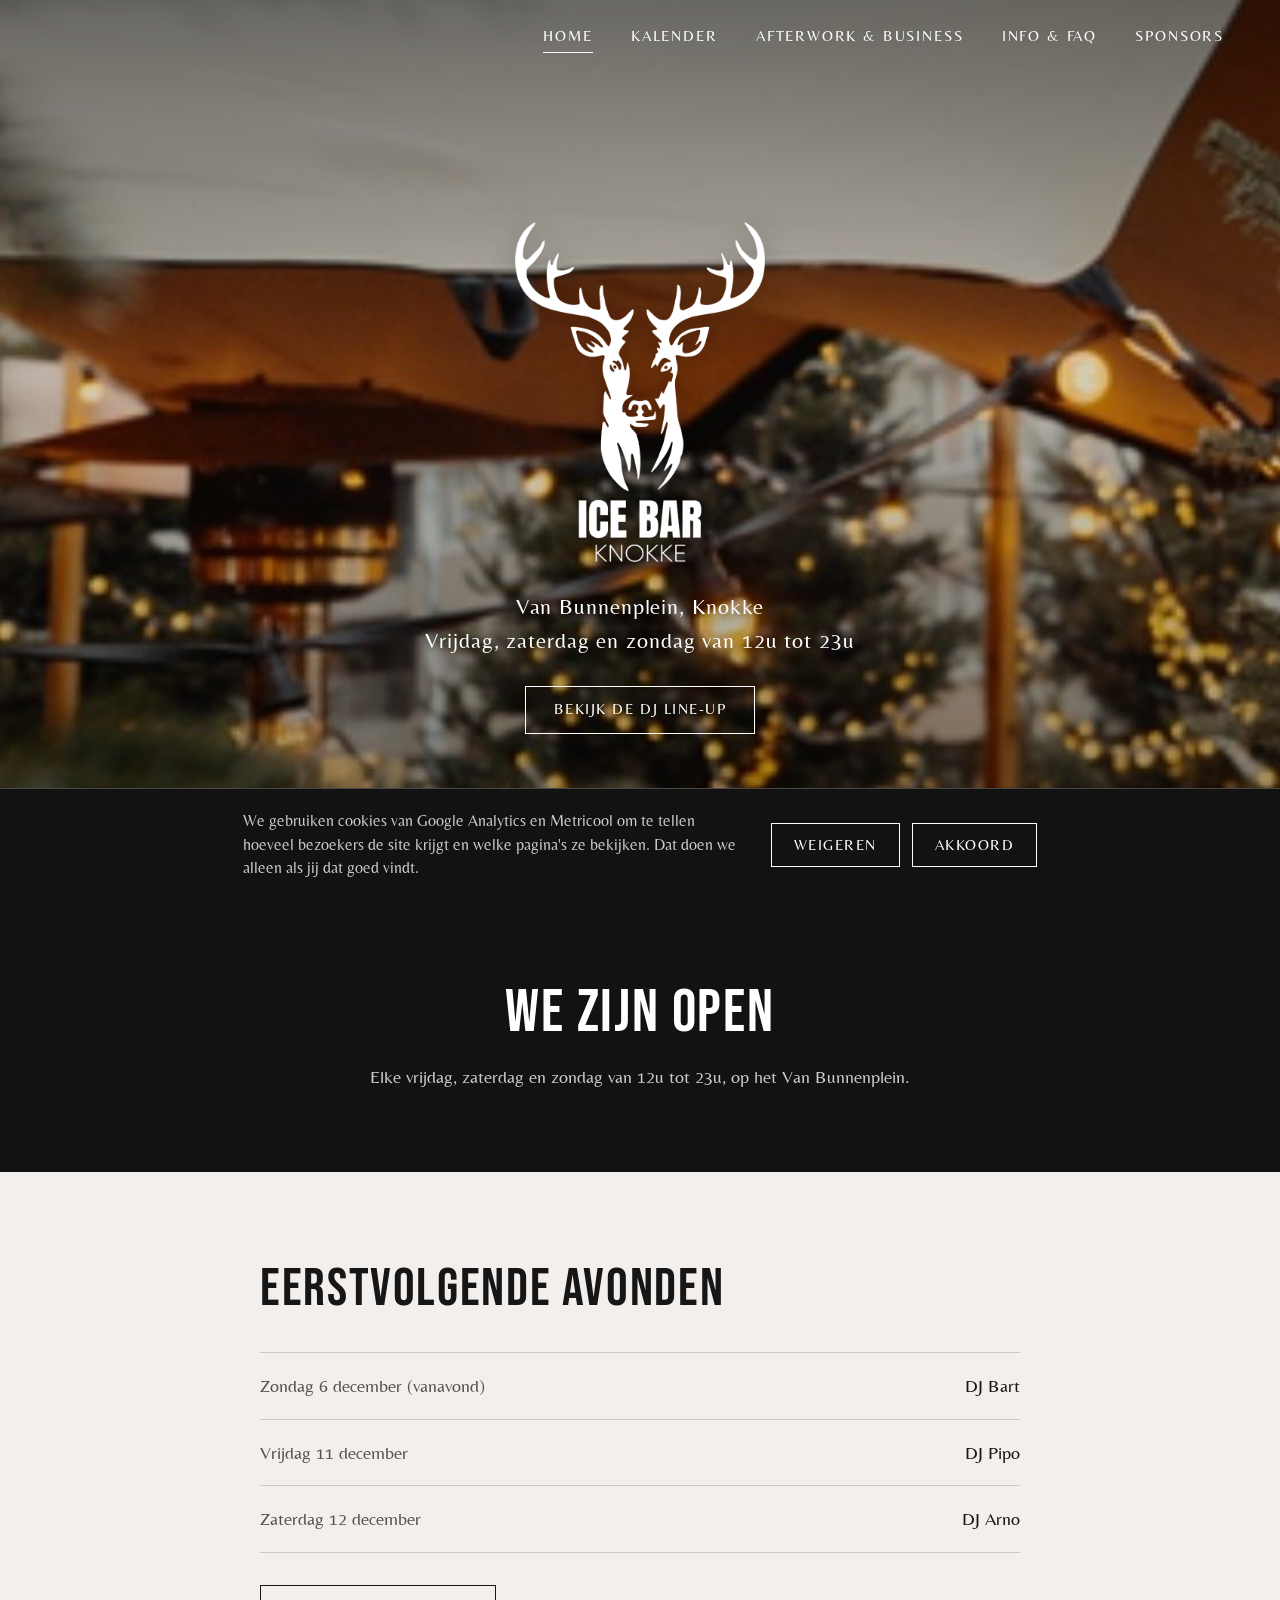
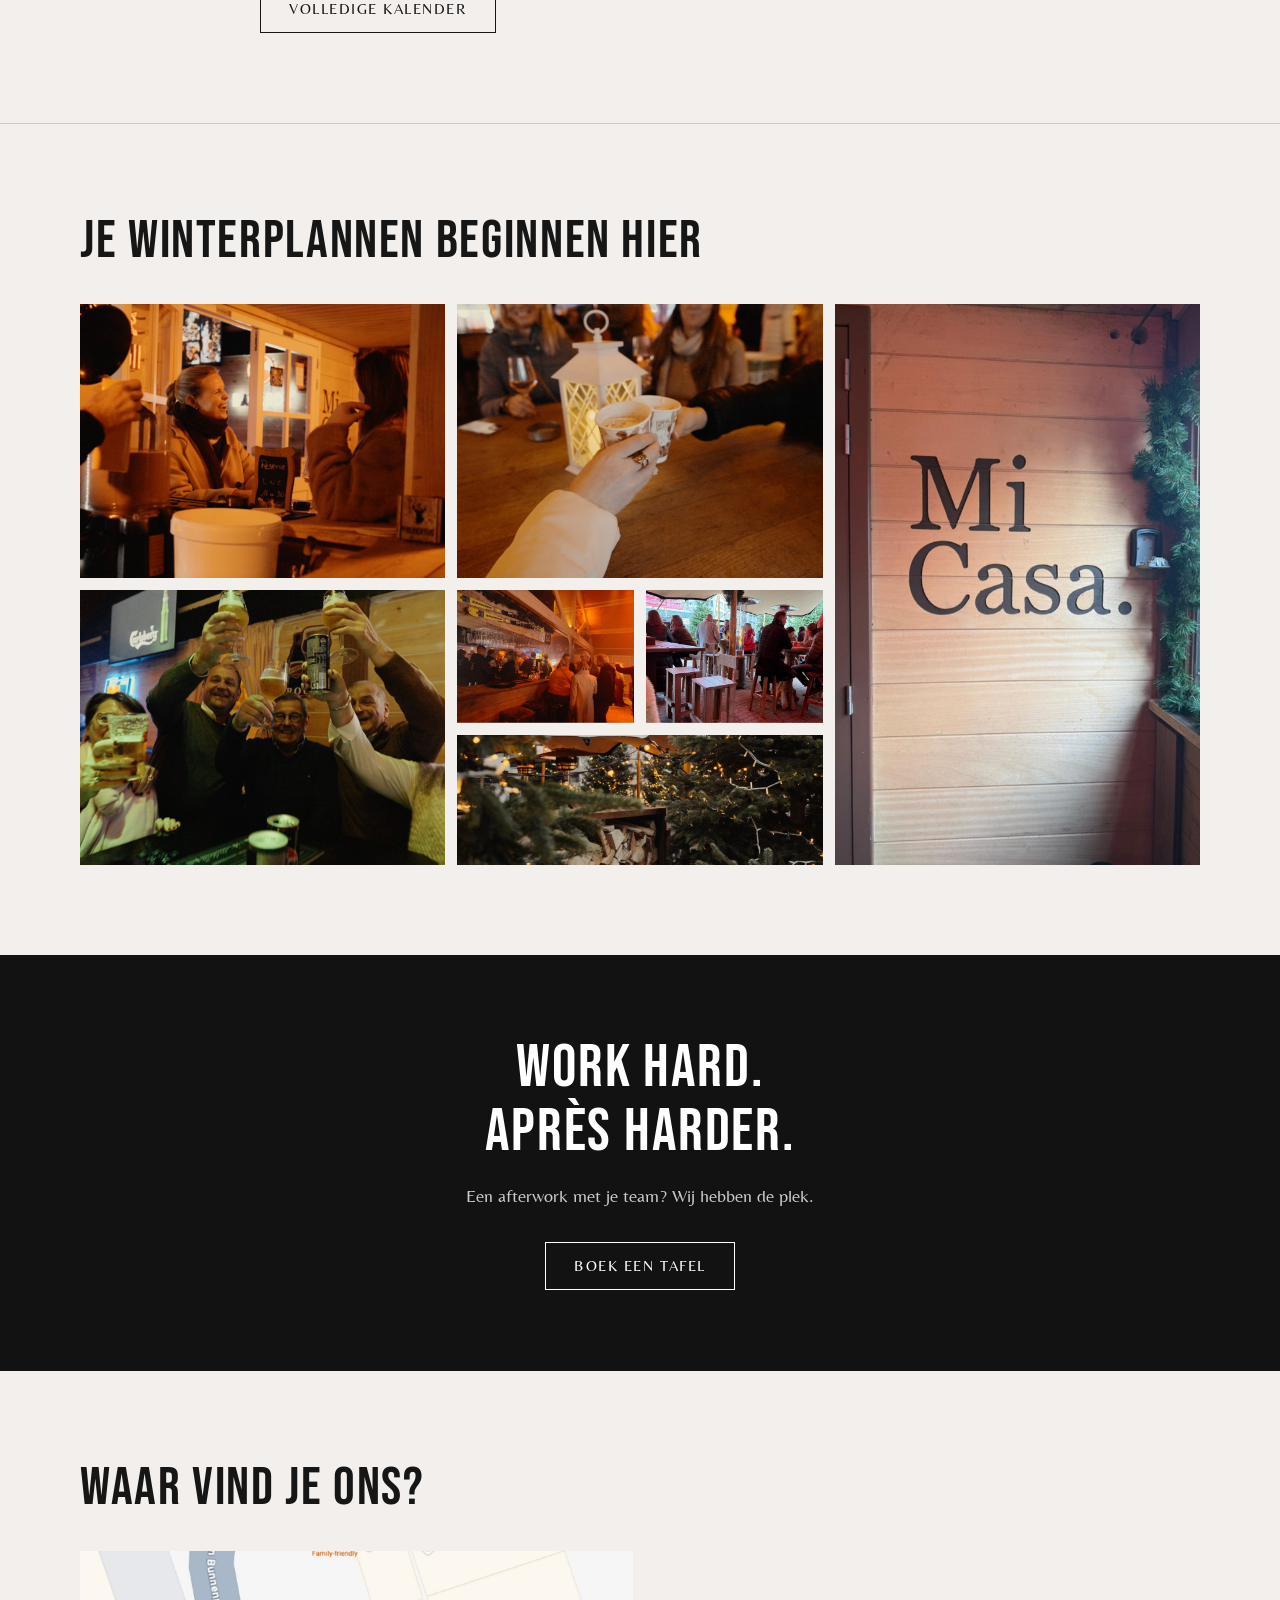
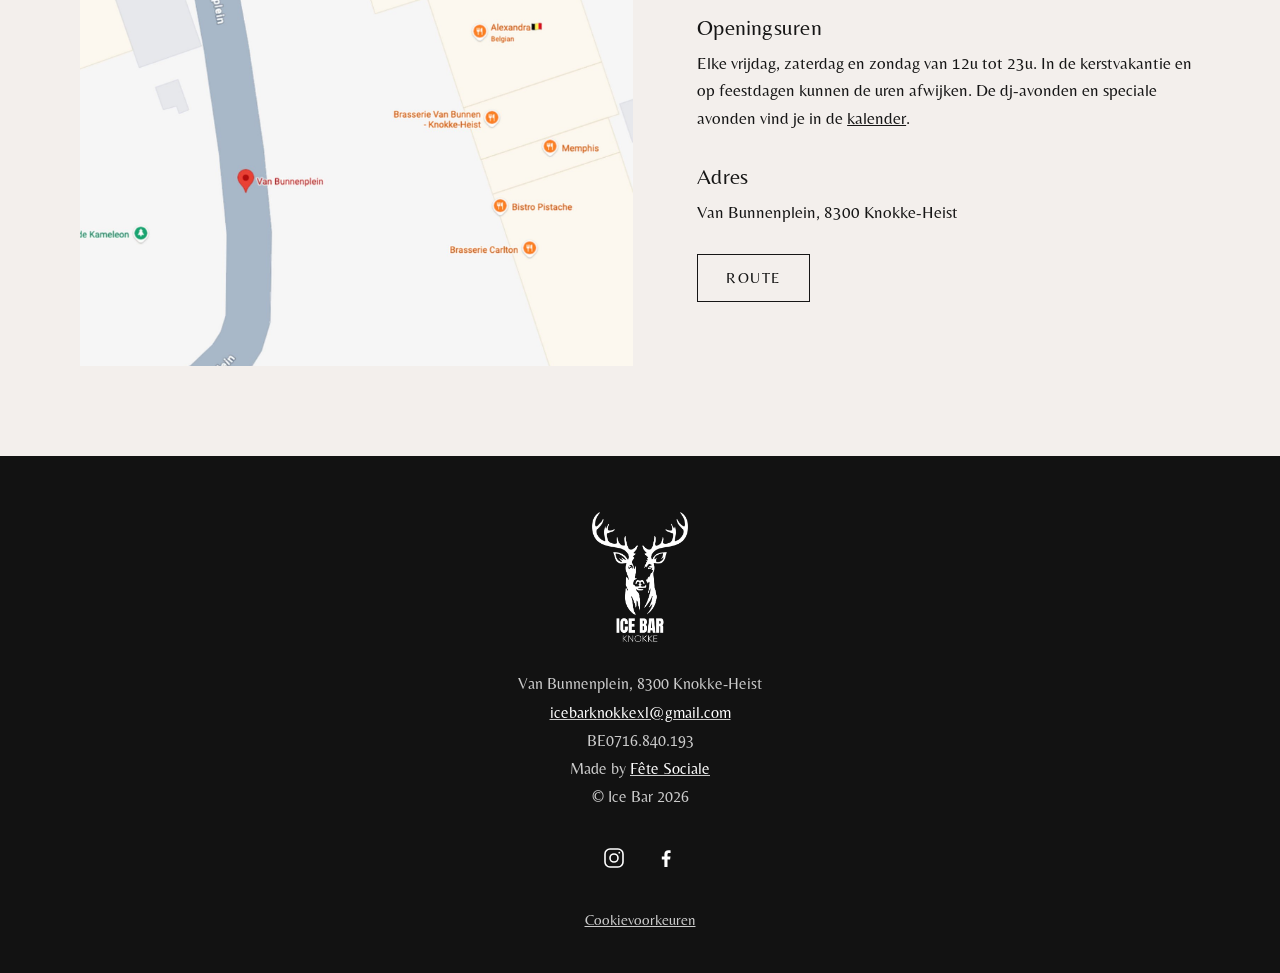
==== commit 385a81b4: "Spamcontrole met Cloudflare Turnstile op het reservatieformulier Co-Authored-By: Claude Fable 5.2 <n" ====
--- a/index.html
+++ b/index.html
@@ -22,7 +22,7 @@
   <link rel="preconnect" href="https://fonts.googleapis.com">
   <link rel="preconnect" href="https://fonts.gstatic.com" crossorigin>
   <link href="https://fonts.googleapis.com/css2?family=Bebas+Neue&family=Belleza&display=swap" rel="stylesheet">
-  <link rel="stylesheet" href="/assets/site.css?v=e047f46a">
+  <link rel="stylesheet" href="/assets/site.css?v=5d853c7c">
   <link rel="preload" as="image" href="/assets/hero.jpg" media="(min-width: 701px), (orientation: landscape)">
   <link rel="preload" as="image" href="/assets/hero-mobile.jpg" media="(max-width: 700px) and (orientation: portrait)">
   <script type="application/ld+json">
--- a/assets/site.css
+++ b/assets/site.css
@@ -475,6 +475,8 @@
 .form-status.is-success { margin-top: 28px; padding: 22px 26px; background: var(--white); border: 1px solid var(--ink); border-left-width: 6px; }
 .form-status.is-success strong { display: block; margin-bottom: 8px; font-family: var(--display); font-weight: 400; font-size: 1.7rem; line-height: 1.1; letter-spacing: .03em; text-transform: uppercase; }
 .hp { position: absolute; left: -9999px; }
+.cf-turnstile:empty { display: none; }
+.cf-turnstile { margin-top: 8px; }
 
 /* ---------- Sponsors ---------- */
 .band.sponsors { text-align: center; }
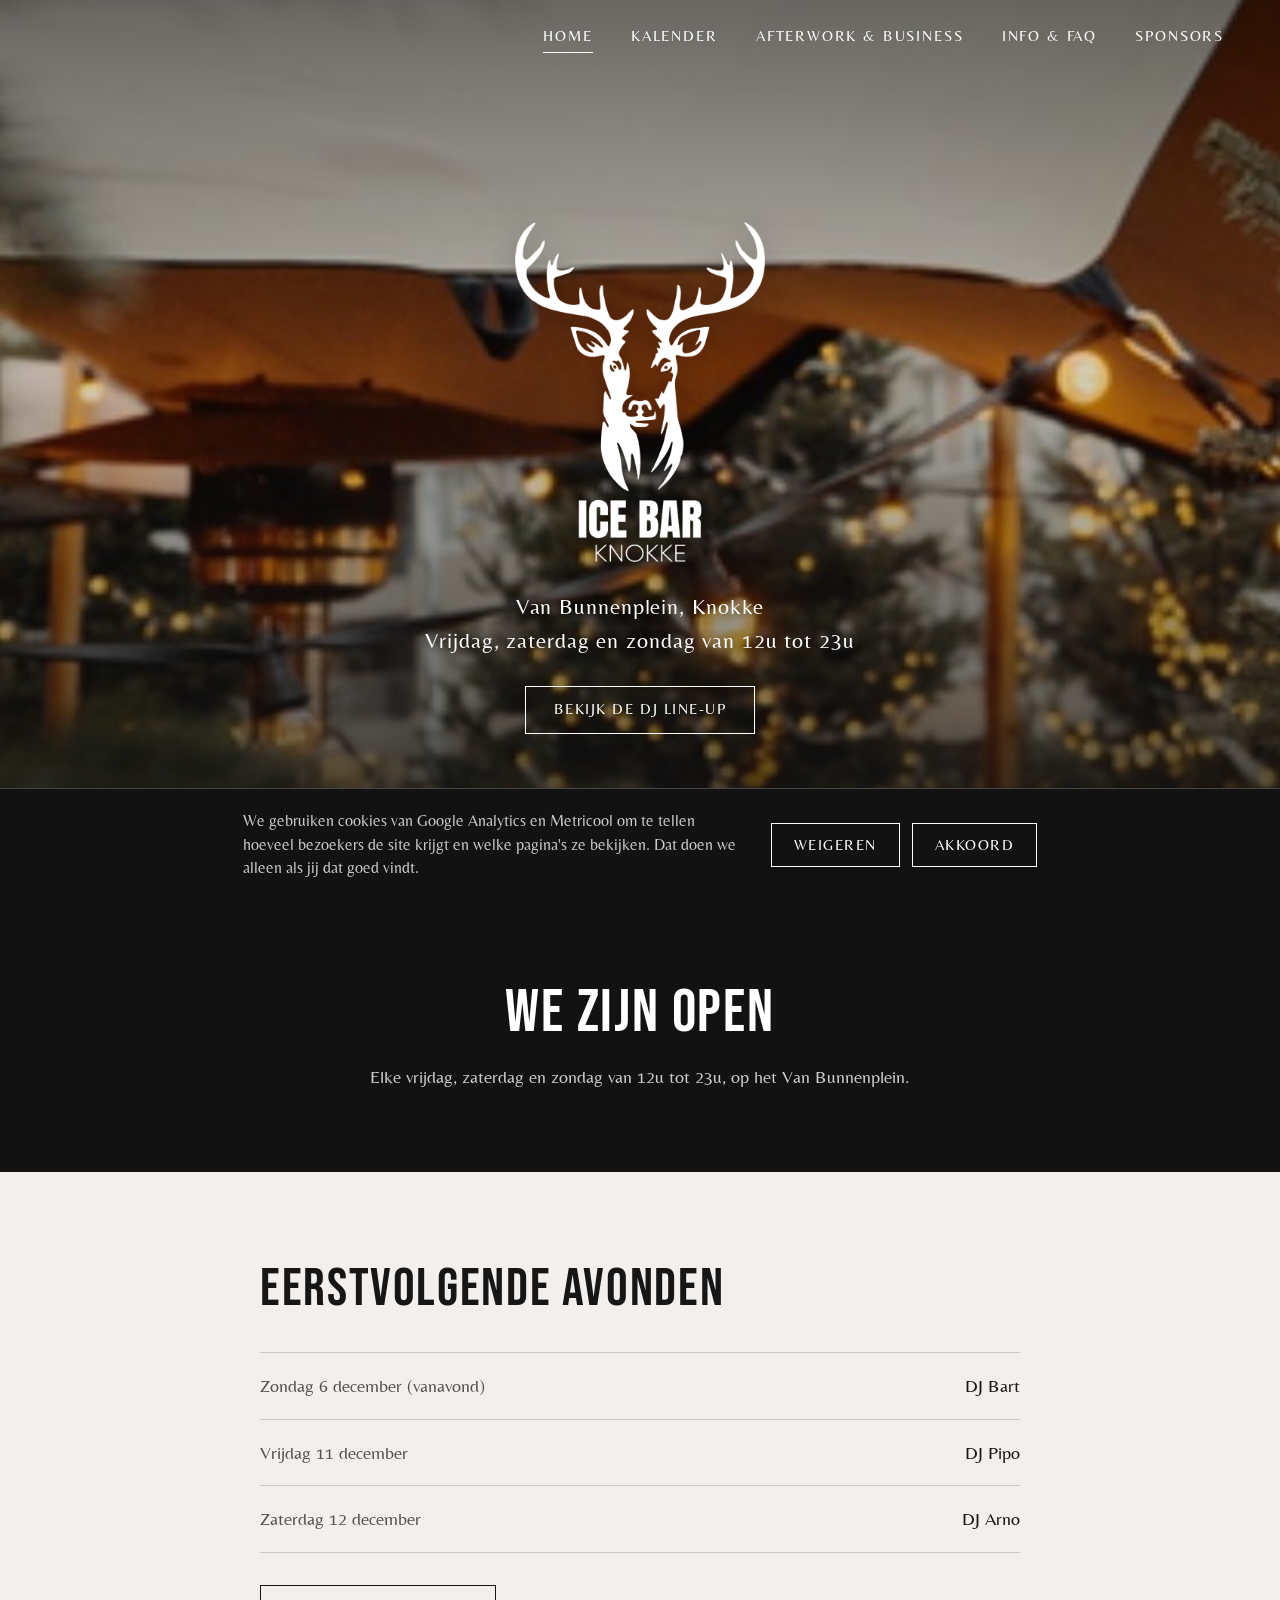
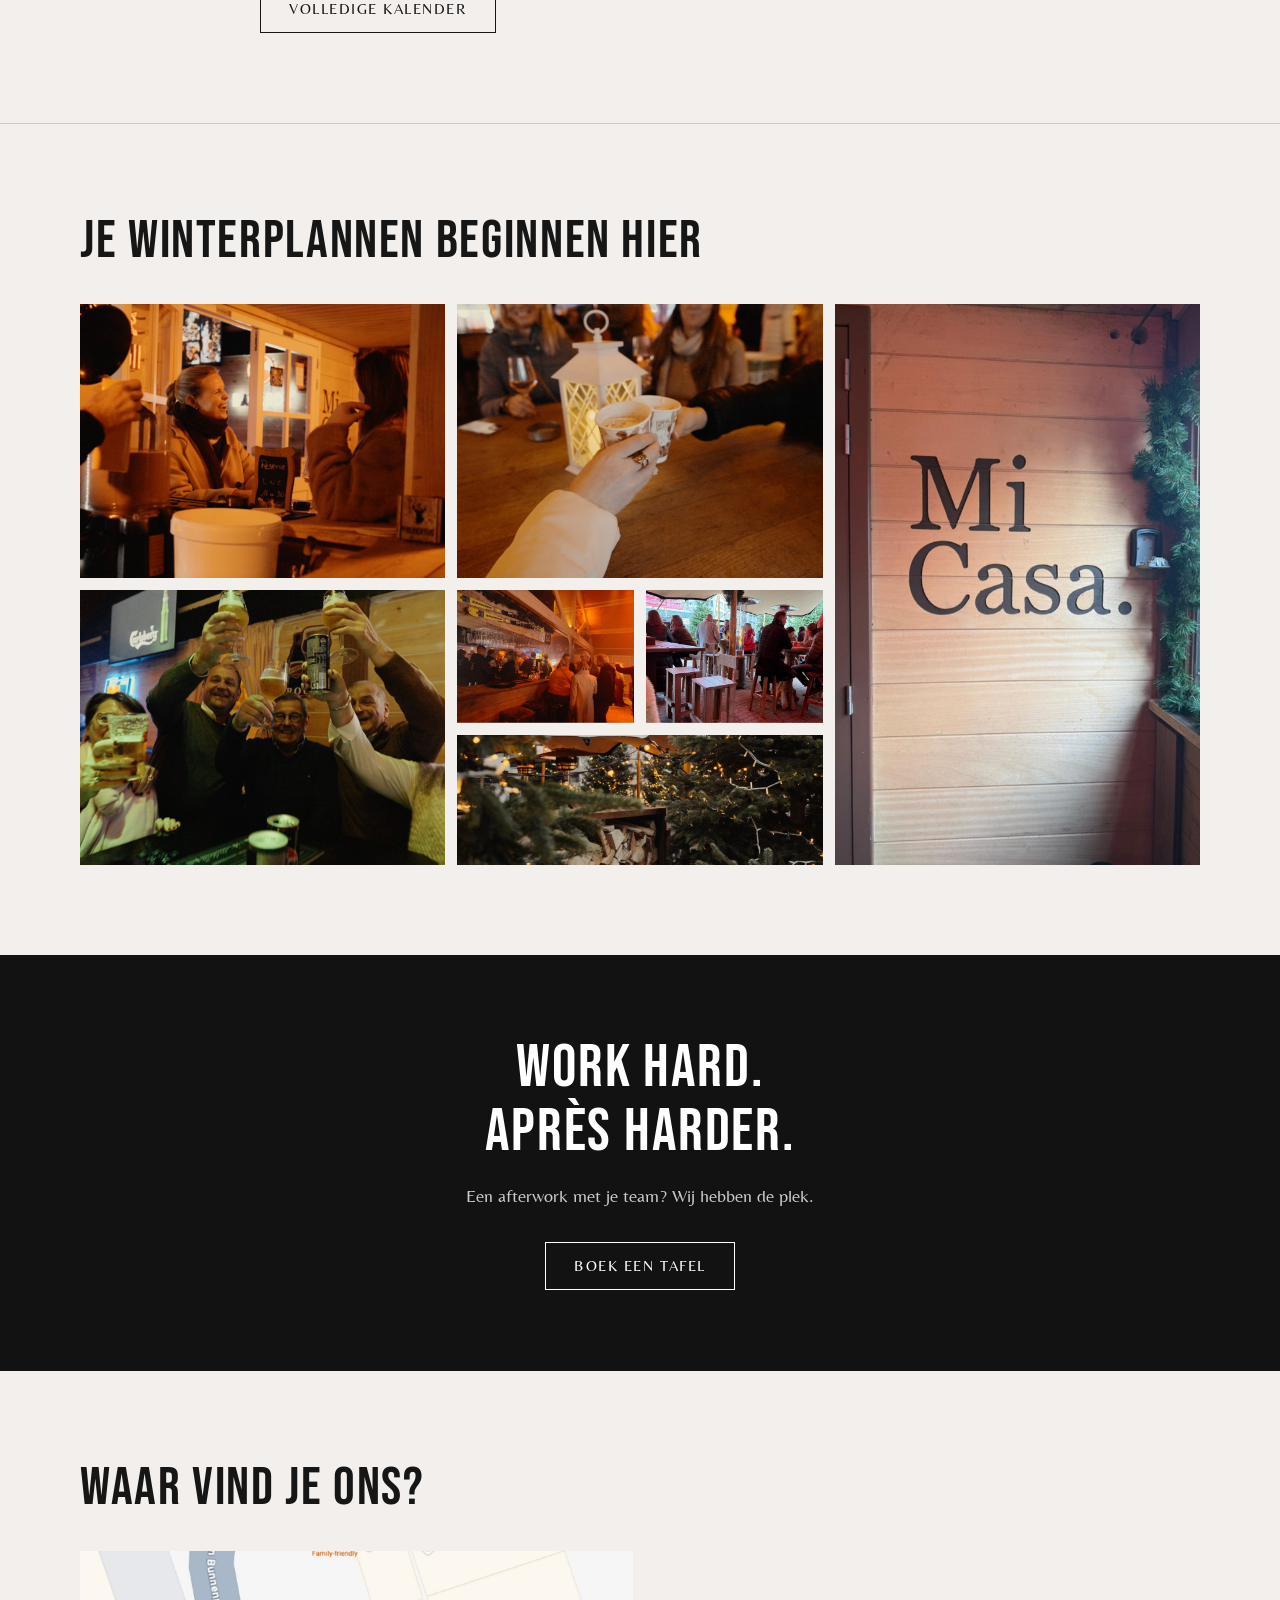
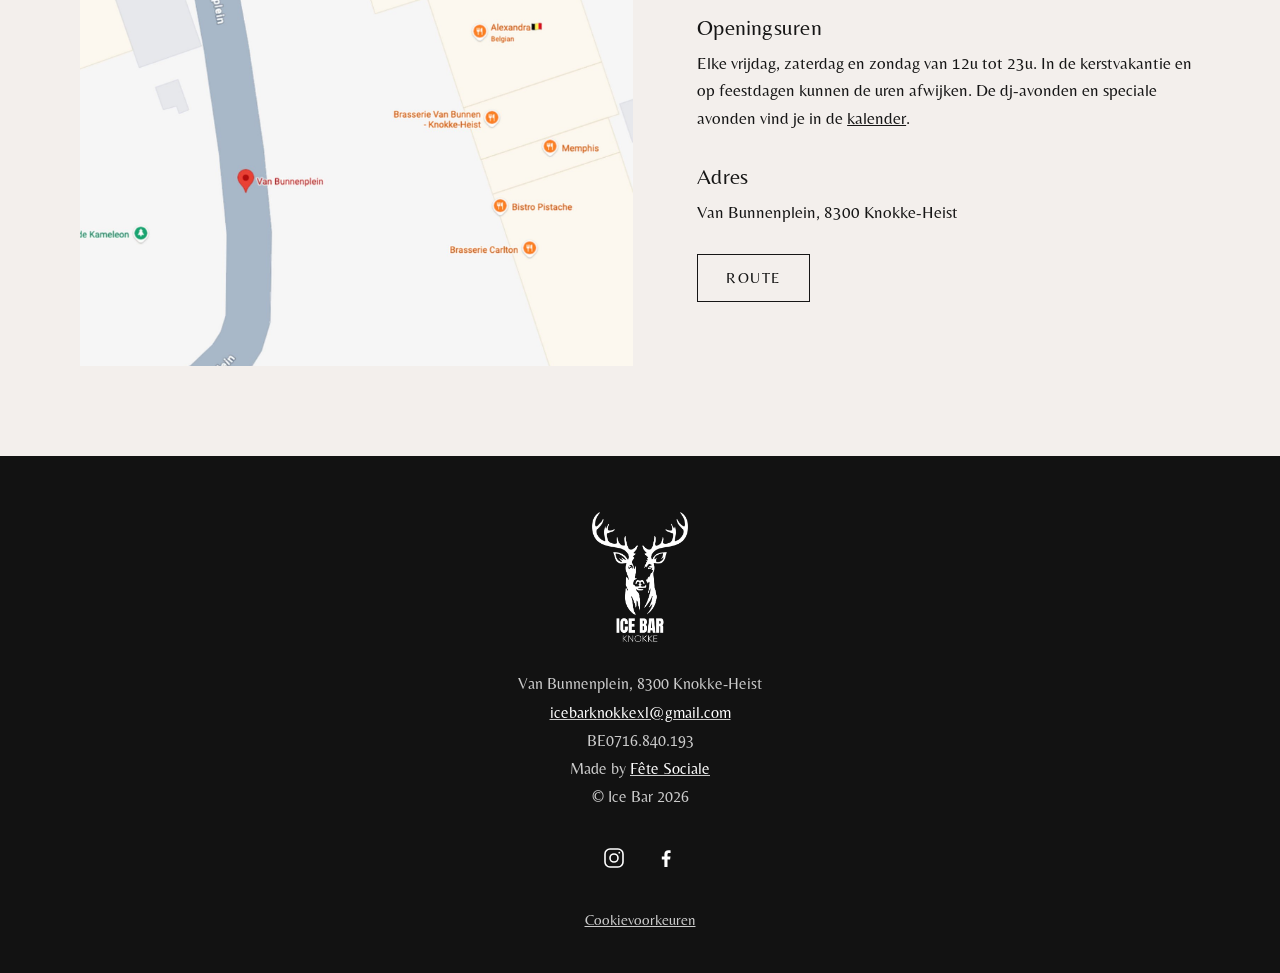
==== commit a62e8ddf: "Foto loopt onderaan over in de zwarte band Co-Authored-By: Claude Fable 5.2 <noreply@anthropic.com> " ====
--- a/index.html
+++ b/index.html
@@ -22,7 +22,7 @@
   <link rel="preconnect" href="https://fonts.googleapis.com">
   <link rel="preconnect" href="https://fonts.gstatic.com" crossorigin>
   <link href="https://fonts.googleapis.com/css2?family=Bebas+Neue&family=Belleza&display=swap" rel="stylesheet">
-  <link rel="stylesheet" href="/assets/site.css?v=5d853c7c">
+  <link rel="stylesheet" href="/assets/site.css?v=79755a09">
   <link rel="preload" as="image" href="/assets/hero.jpg" media="(min-width: 701px), (orientation: landscape)">
   <link rel="preload" as="image" href="/assets/hero-mobile.jpg" media="(max-width: 700px) and (orientation: portrait)">
   <script type="application/ld+json">
@@ -122,7 +122,7 @@
   </header>
 
   <main id="inhoud">
-    <section class="hero">
+    <section class="hero fade">
       <picture>
         <source srcset="/assets/hero-mobile.jpg" media="(max-width: 700px) and (orientation: portrait)">
         <img src="/assets/hero.jpg" alt="Het houten chalet van de Ice Bar op het Van Bunnenplein, met het uithangbord en de lichtjes" width="1920" height="1080" fetchpriority="high">
--- a/assets/site.css
+++ b/assets/site.css
@@ -212,6 +212,10 @@
   z-index: 1;
 }
 
+/* Volgt er een zwarte band, dan loopt de foto onderaan geleidelijk over in het zwart. */
+.page-head.fade::after { background: linear-gradient(180deg, rgba(0, 0, 0, .6), rgba(0, 0, 0, .22) 40%, rgba(18, 18, 18, .55) 72%, var(--slate) 100%); }
+.hero.fade::after { background: linear-gradient(180deg, rgba(0, 0, 0, .5) 0%, rgba(0, 0, 0, .1) 40%, rgba(18, 18, 18, .5) 78%, var(--slate) 100%); }
+
 .page-head > * { position: relative; z-index: 2; }
 
 .page-head h1 { letter-spacing: .06em; text-transform: uppercase; font-size: clamp(2.4rem, 6.5vw, 4.6rem); }
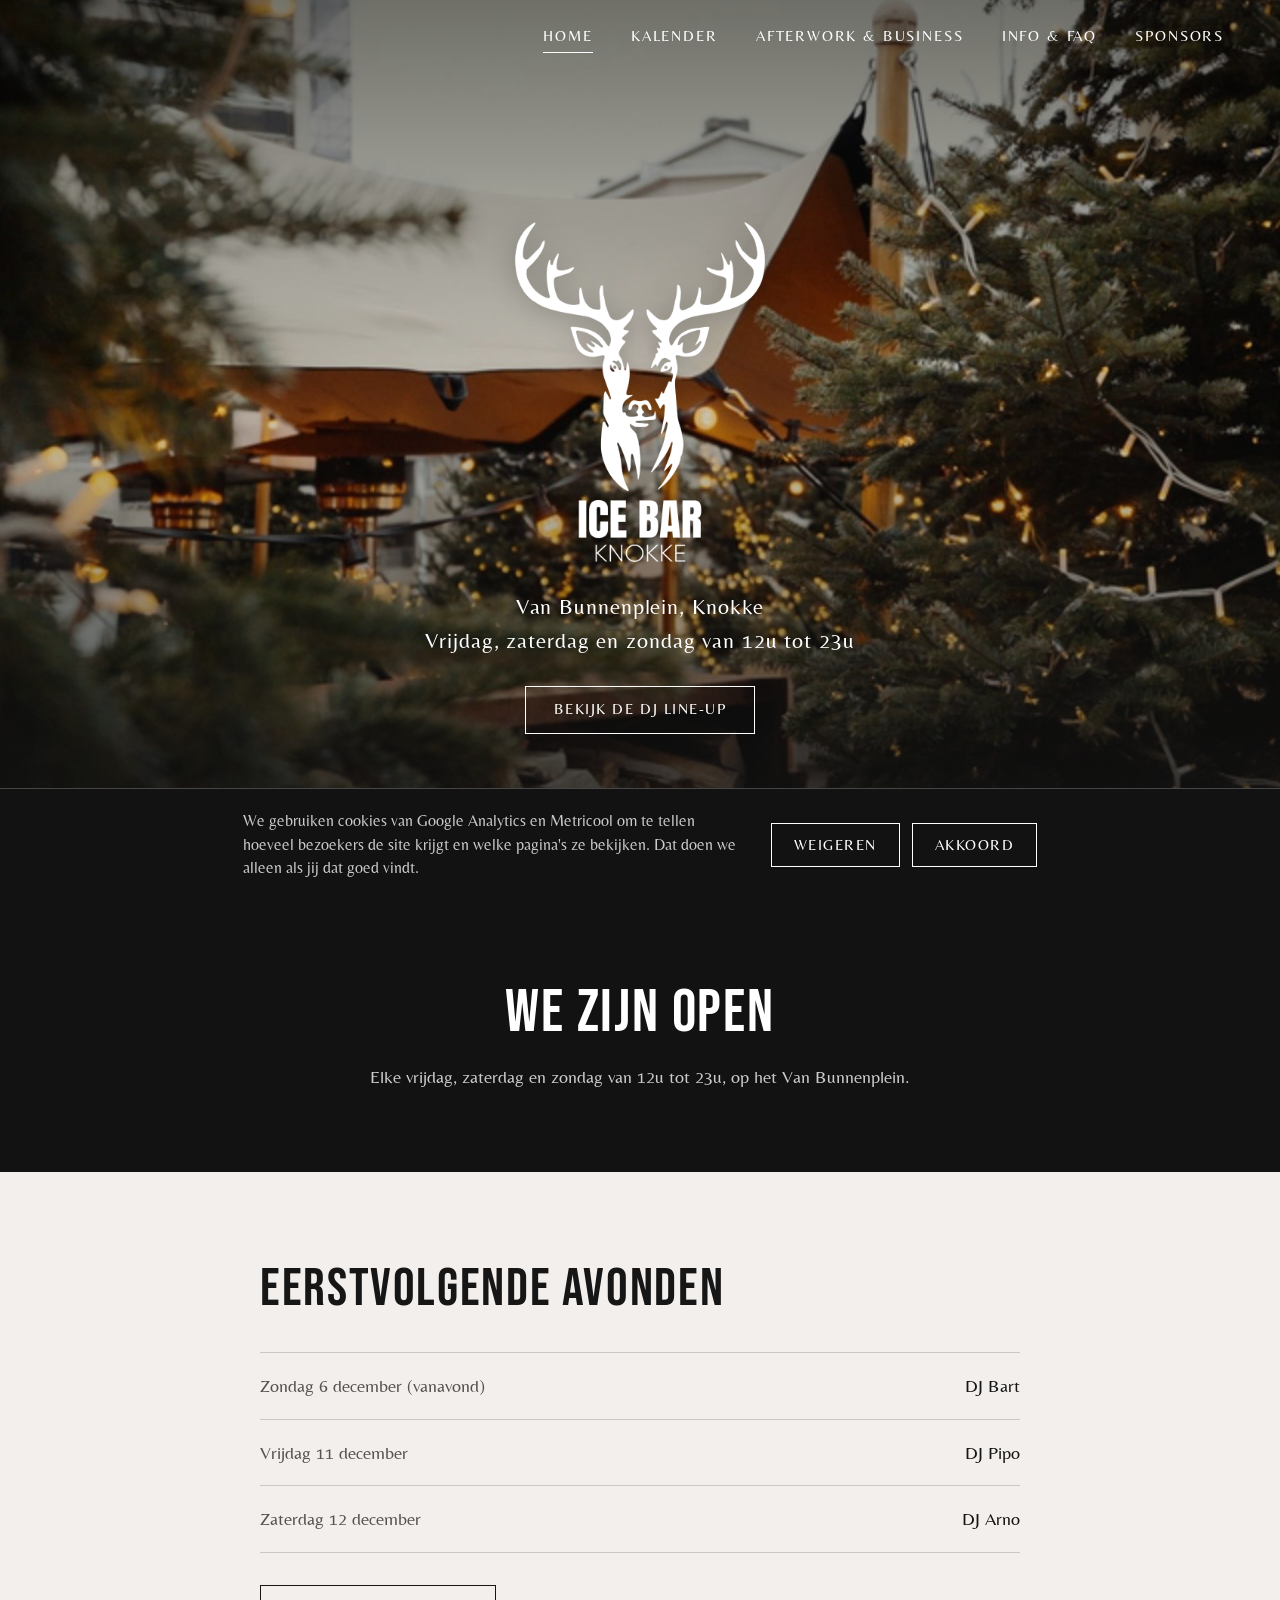
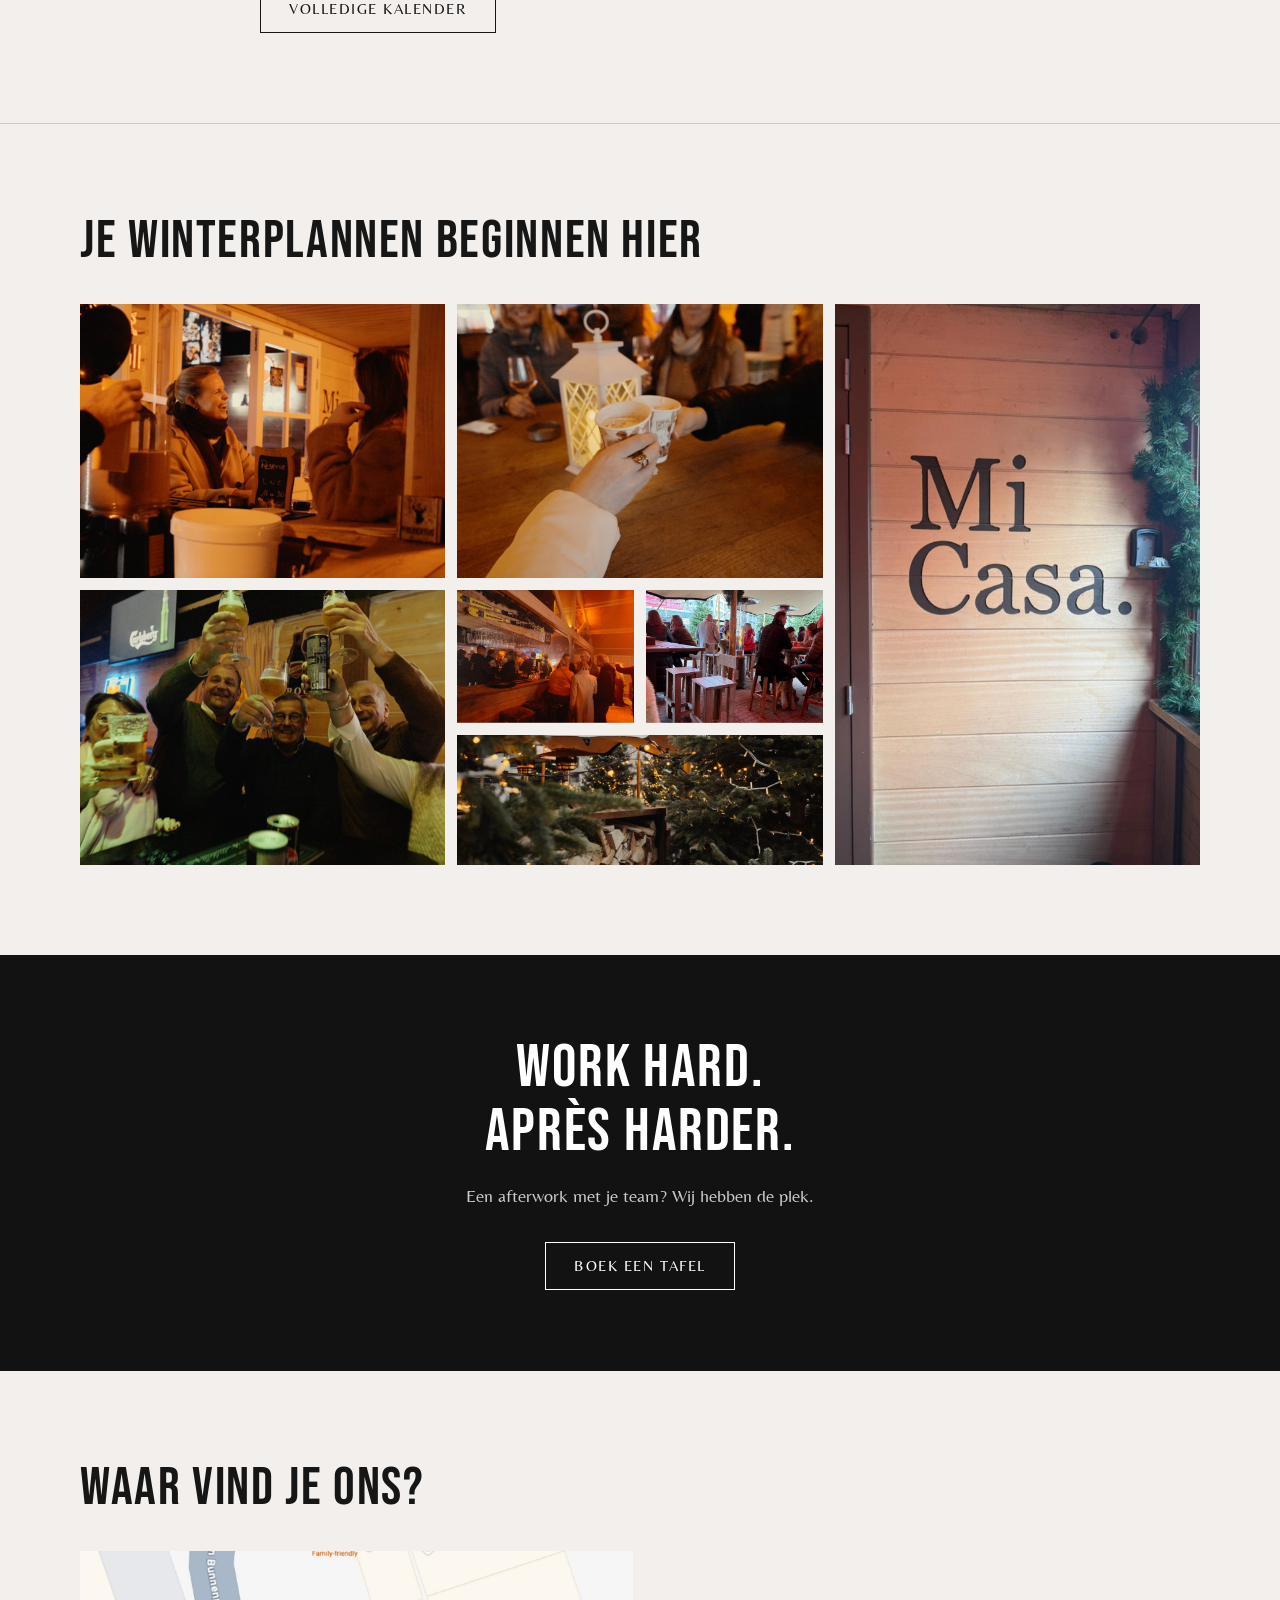
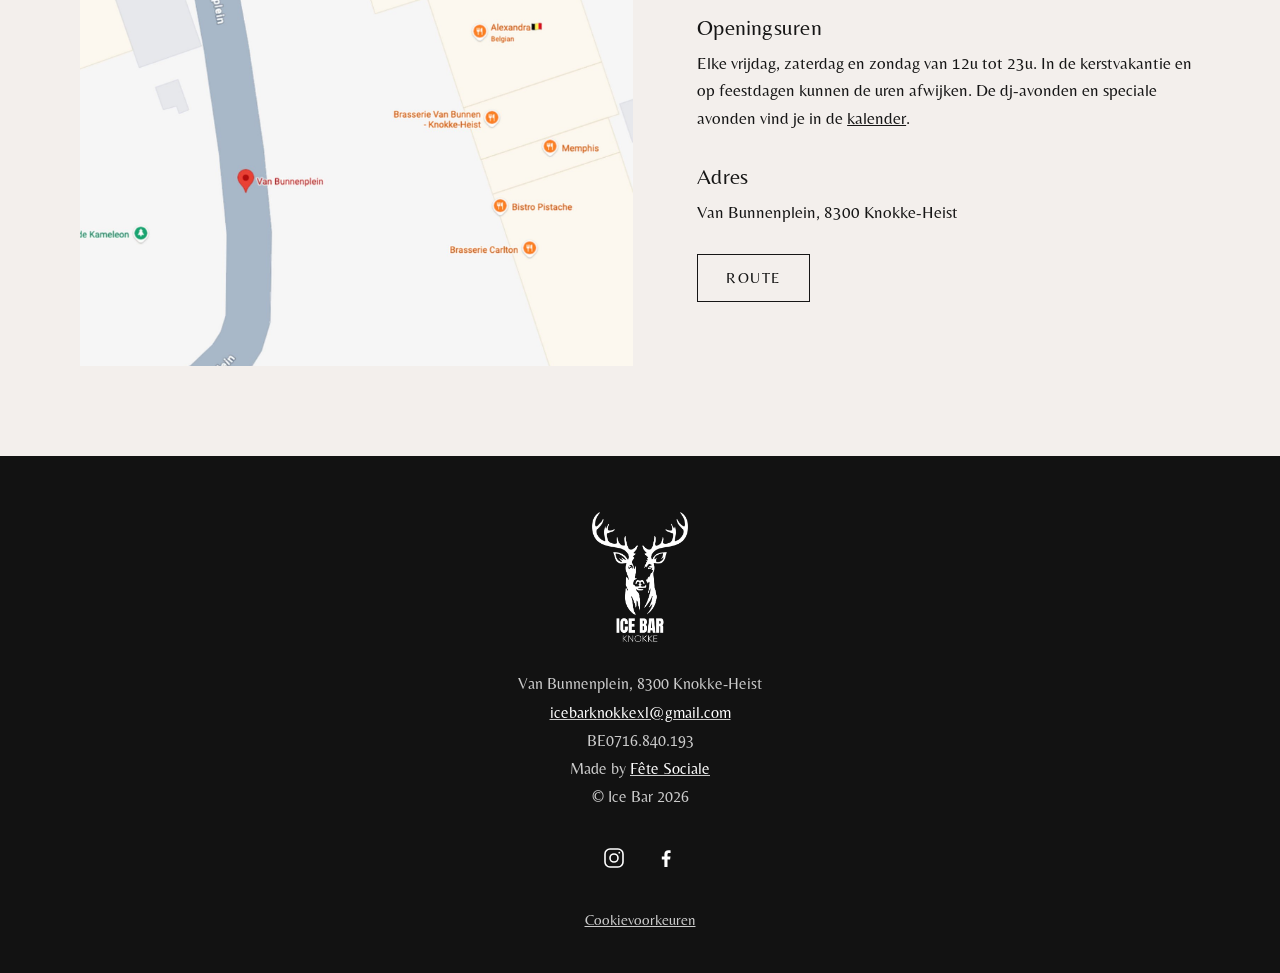
==== commit 857f885e: "Formulier herschikt en btw-nummer toegevoegd - Rij 1: naam, bedrijfsnaam (optioneel), btw-nummer (op" ====
--- a/index.html
+++ b/index.html
@@ -22,7 +22,7 @@
   <link rel="preconnect" href="https://fonts.googleapis.com">
   <link rel="preconnect" href="https://fonts.gstatic.com" crossorigin>
   <link href="https://fonts.googleapis.com/css2?family=Bebas+Neue&family=Belleza&display=swap" rel="stylesheet">
-  <link rel="stylesheet" href="/assets/site.css?v=79755a09">
+  <link rel="stylesheet" href="/assets/site.css?v=93ee0bd1">
   <link rel="preload" as="image" href="/assets/hero.jpg" media="(min-width: 701px), (orientation: landscape)">
   <link rel="preload" as="image" href="/assets/hero-mobile.jpg" media="(max-width: 700px) and (orientation: portrait)">
   <script type="application/ld+json">
--- a/assets/site.css
+++ b/assets/site.css
@@ -442,13 +442,19 @@
 /* ---------- Formulier ---------- */
 .form-grid {
   display: grid;
-  grid-template-columns: repeat(3, minmax(0, 1fr));
+  grid-template-columns: repeat(6, minmax(0, 1fr));
   gap: 22px 20px;
 }
 
+/* Zes kolommen: een gewoon veld neemt er twee (drie velden per rij), een half veld drie. */
+.form-grid > * { grid-column: span 2; }
+.form-grid .half { grid-column: span 3; }
 .form-grid .wide { grid-column: 1 / -1; }
 
-@media (max-width: 760px) { .form-grid { grid-template-columns: 1fr; } }
+@media (max-width: 760px) {
+  .form-grid { grid-template-columns: 1fr; }
+  .form-grid > *, .form-grid .half { grid-column: 1 / -1; }
+}
 
 .field label { display: block; margin-bottom: 8px; font-size: 1rem; }
 .field label abbr { text-decoration: none; }
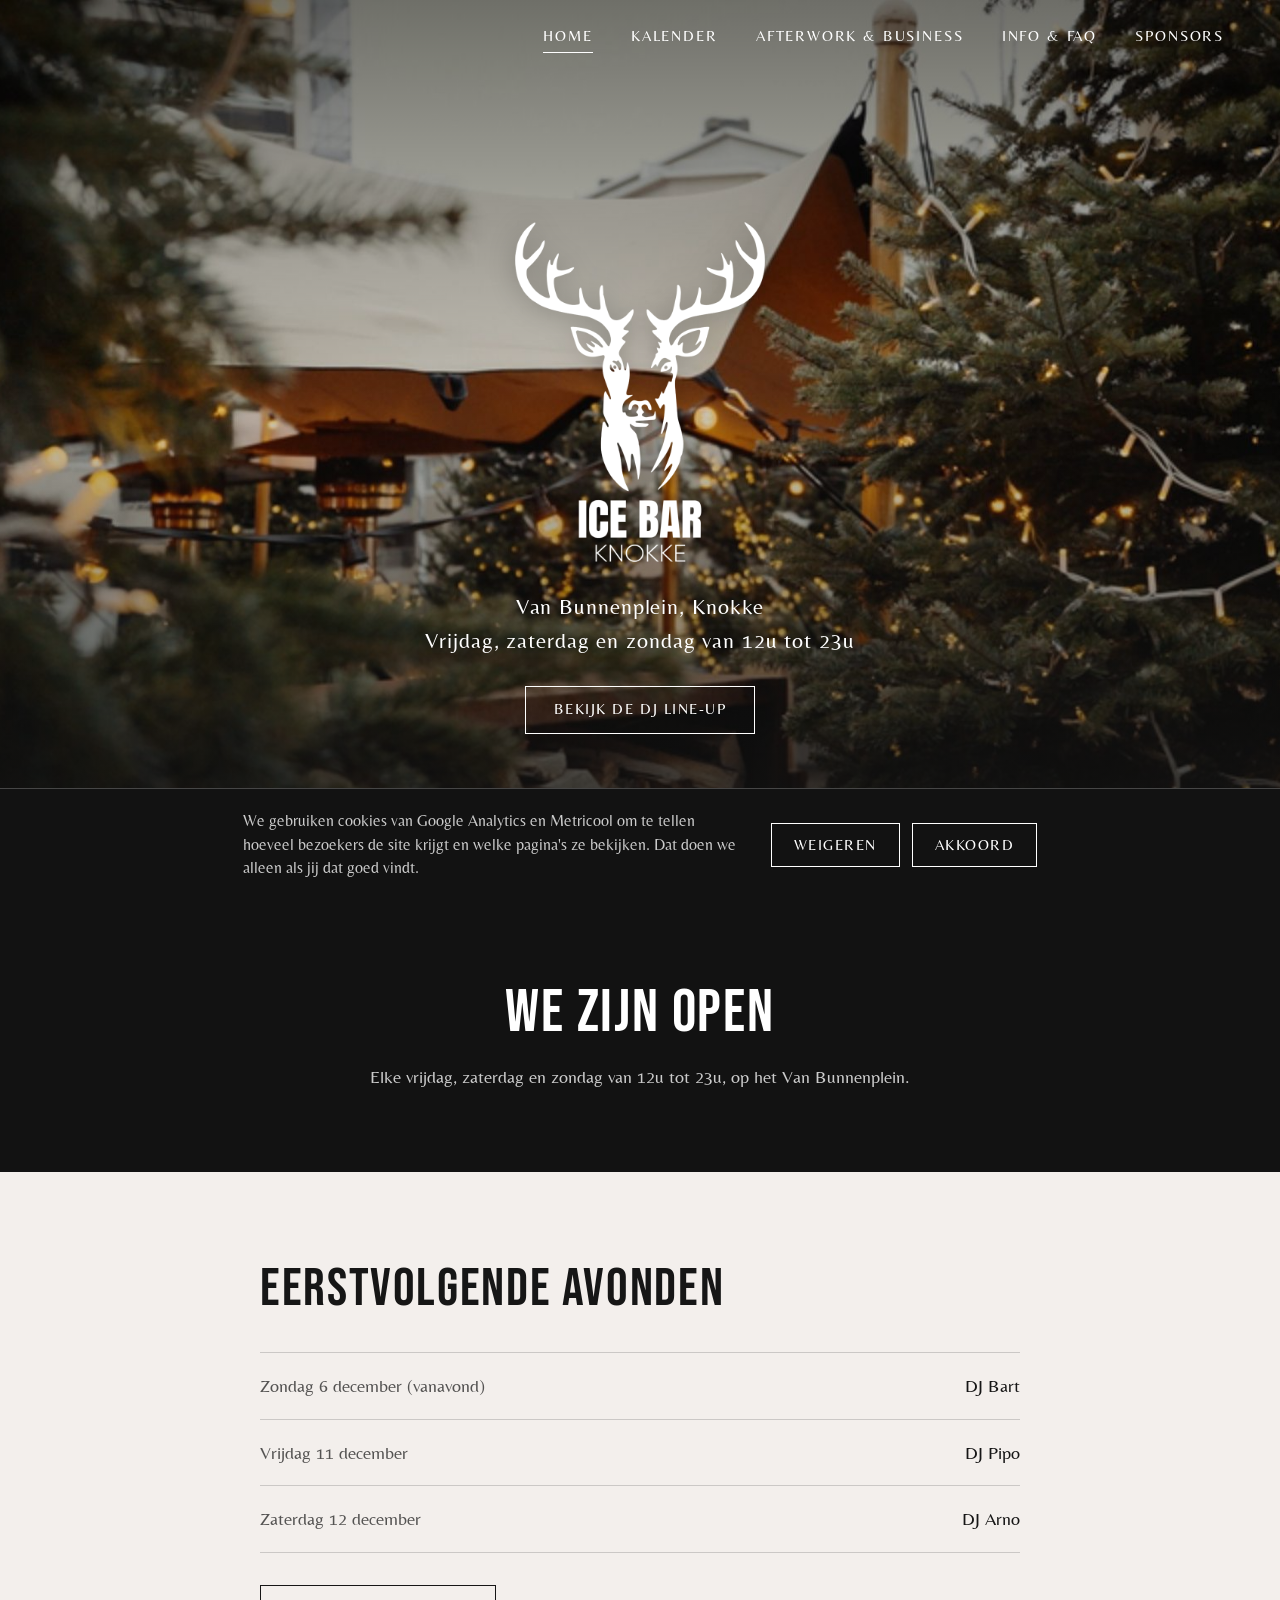
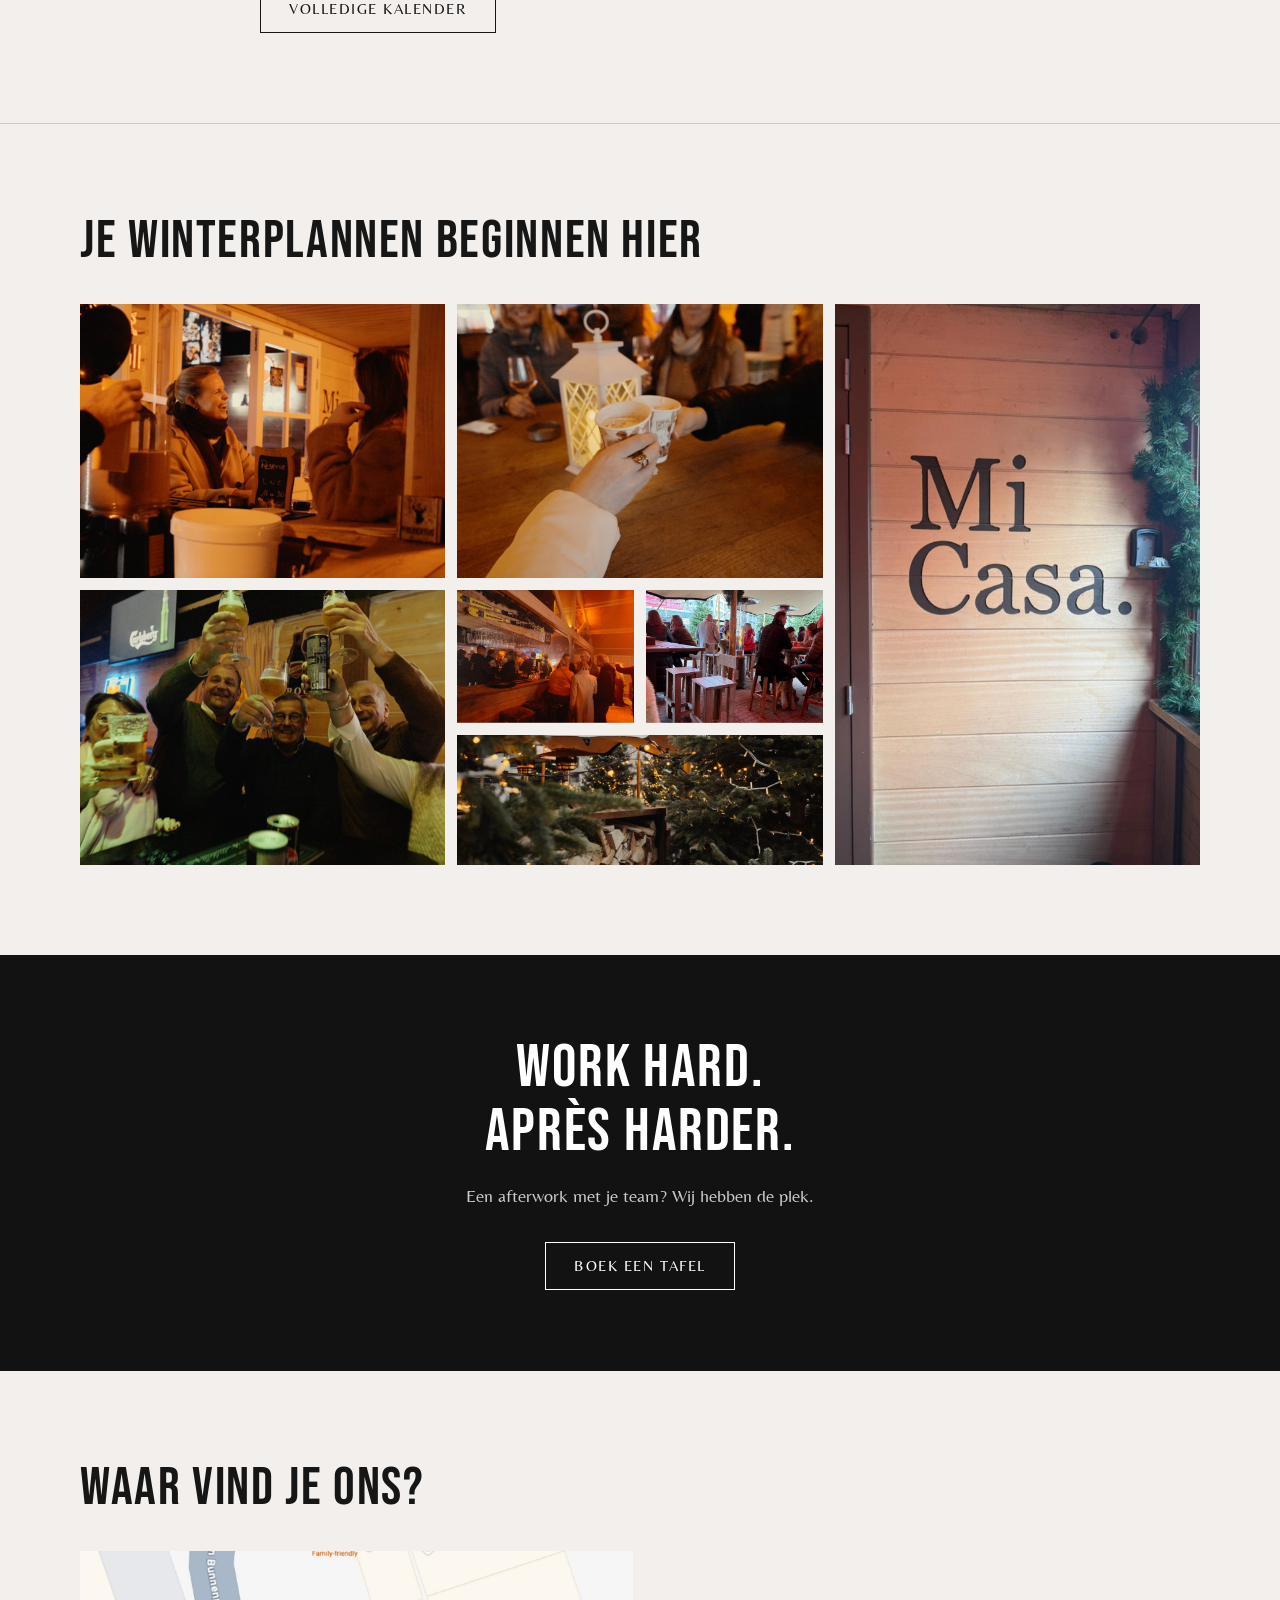
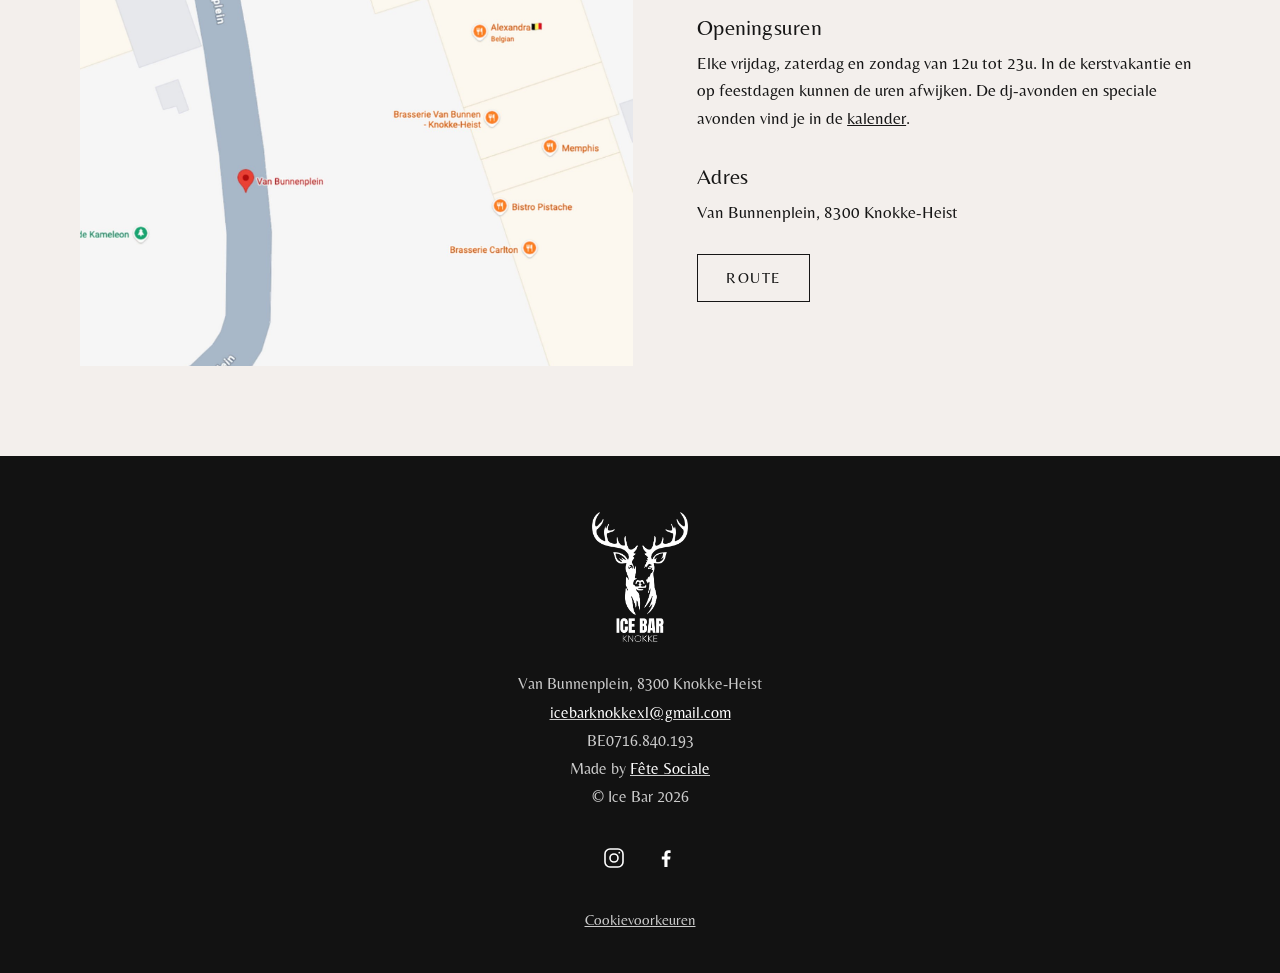
==== commit e6717629: "Ingetogen animaties: hero, formulierbevestiging, FAQ en hover Co-Authored-By: Claude Fable 5.2 <nore" ====
--- a/index.html
+++ b/index.html
@@ -22,7 +22,7 @@
   <link rel="preconnect" href="https://fonts.googleapis.com">
   <link rel="preconnect" href="https://fonts.gstatic.com" crossorigin>
   <link href="https://fonts.googleapis.com/css2?family=Bebas+Neue&family=Belleza&display=swap" rel="stylesheet">
-  <link rel="stylesheet" href="/assets/site.css?v=93ee0bd1">
+  <link rel="stylesheet" href="/assets/site.css?v=bfe034d6">
   <link rel="preload" as="image" href="/assets/hero.jpg" media="(min-width: 701px), (orientation: landscape)">
   <link rel="preload" as="image" href="/assets/hero-mobile.jpg" media="(max-width: 700px) and (orientation: portrait)">
   <script type="application/ld+json">
--- a/assets/site.css
+++ b/assets/site.css
@@ -568,6 +568,32 @@
   *, *::before, *::after { transition: none !important; animation: none !important; }
 }
 
+/* ---------- Beweging ----------
+   Bewust weinig: alleen waar het de aandacht helpt richten. Wie in zijn toestel
+   "minder beweging" kiest, krijgt niets hiervan (zie de regel onderaan). */
+@keyframes rise { from { opacity: 0; transform: translateY(14px); } to { opacity: 1; transform: none; } }
+@keyframes reveal { from { opacity: 0; transform: translateY(-6px); } to { opacity: 1; transform: none; } }
+
+/* 1. Homepagina: logo, adresregel en knop komen na elkaar in beeld. */
+.hero .inner > * { animation: rise .9s var(--ease) both; }
+.hero .inner > .wordmark { animation-delay: .1s; }
+.hero .inner > .hero-info { animation-delay: .3s; }
+.hero .inner > .btn { animation-delay: .5s; }
+
+/* 2. Bevestiging na het formulier schuift in beeld. */
+.form-status.is-success { animation: rise .5s var(--ease) both; }
+
+/* 3. Antwoord op een veelgestelde vraag klapt zacht open. */
+.faq details[open] .answer { animation: reveal .3s var(--ease) both; }
+
+/* 4. Foto's en sponsorlogo's reageren licht op de muis. */
+.gallery img { transition: filter .4s var(--ease); }
+.logo-grid img { transition: transform .3s var(--ease); }
+@media (hover: hover) {
+  .gallery img:hover { filter: brightness(1.08) saturate(1.06); }
+  .logo-grid a:hover img { transform: scale(1.05); }
+}
+
 /* ---------- Cookiemelding ---------- */
 .cookies {
   position: fixed;
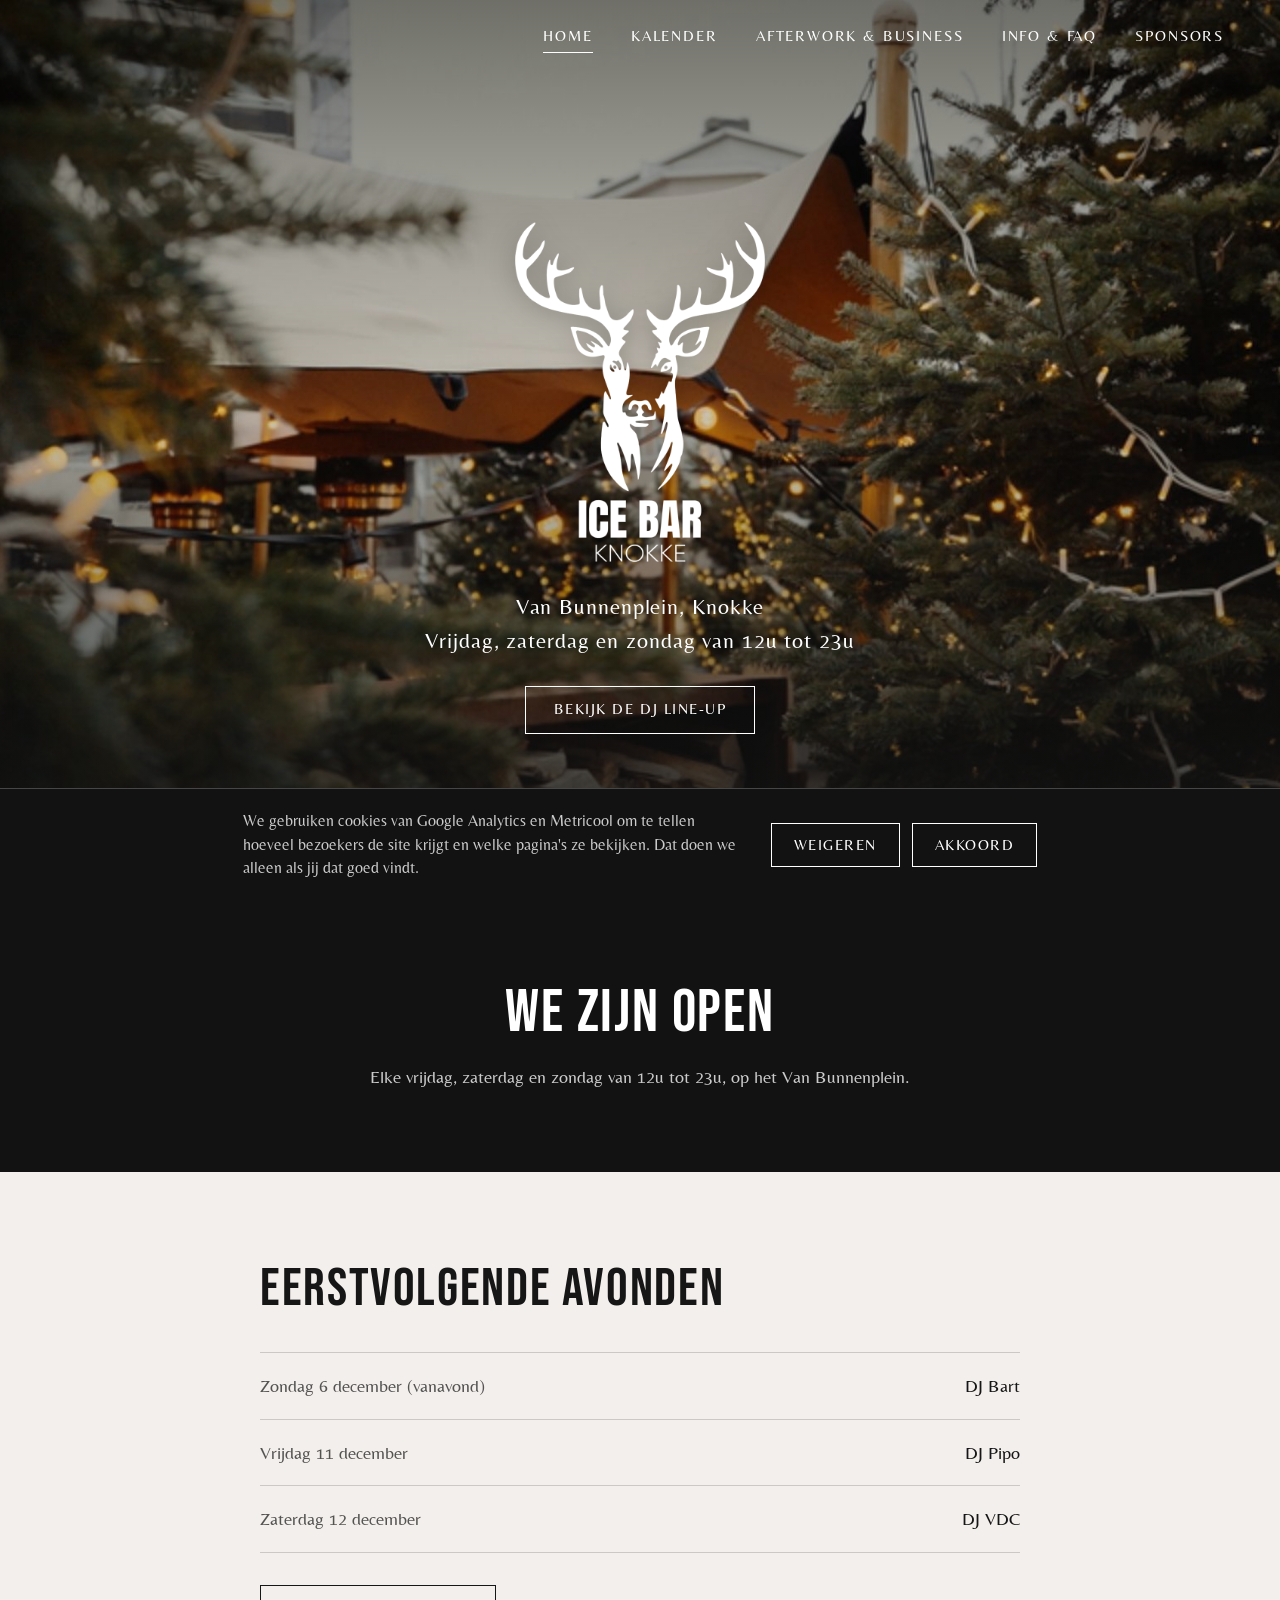
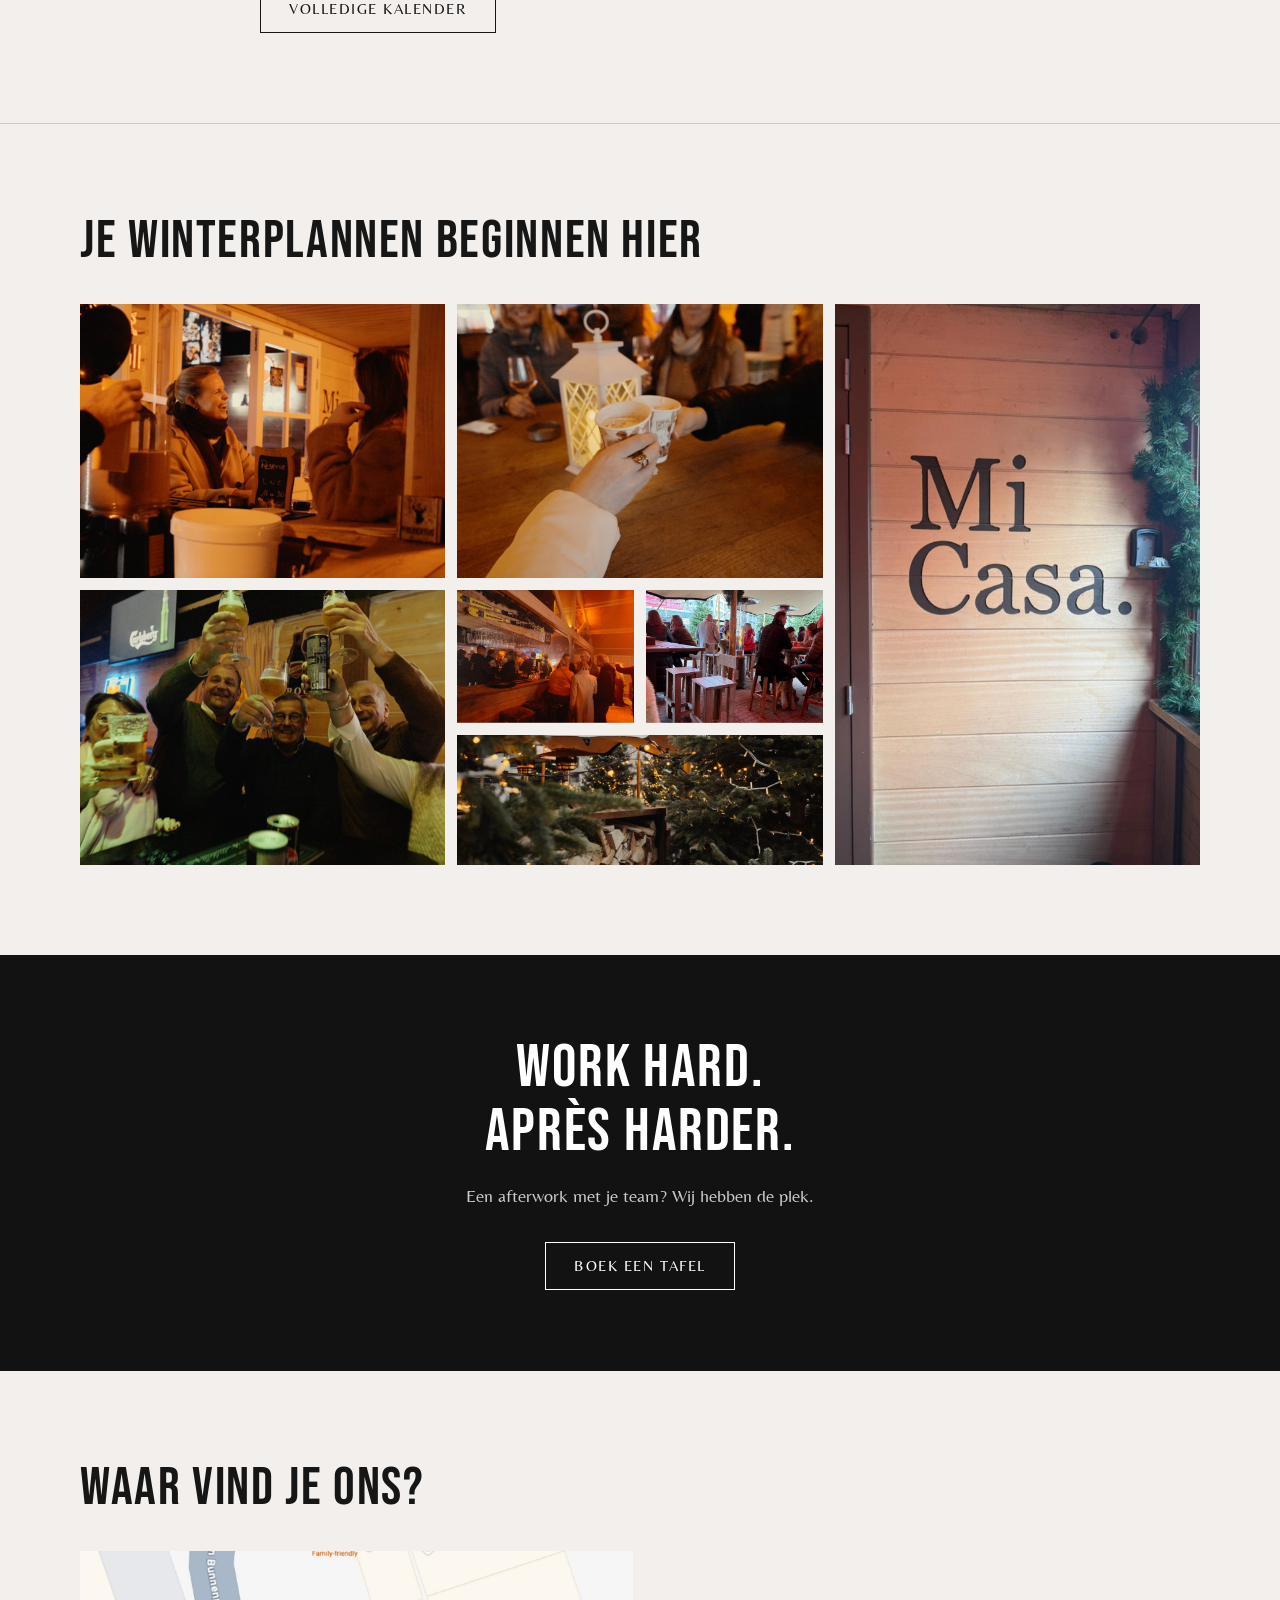
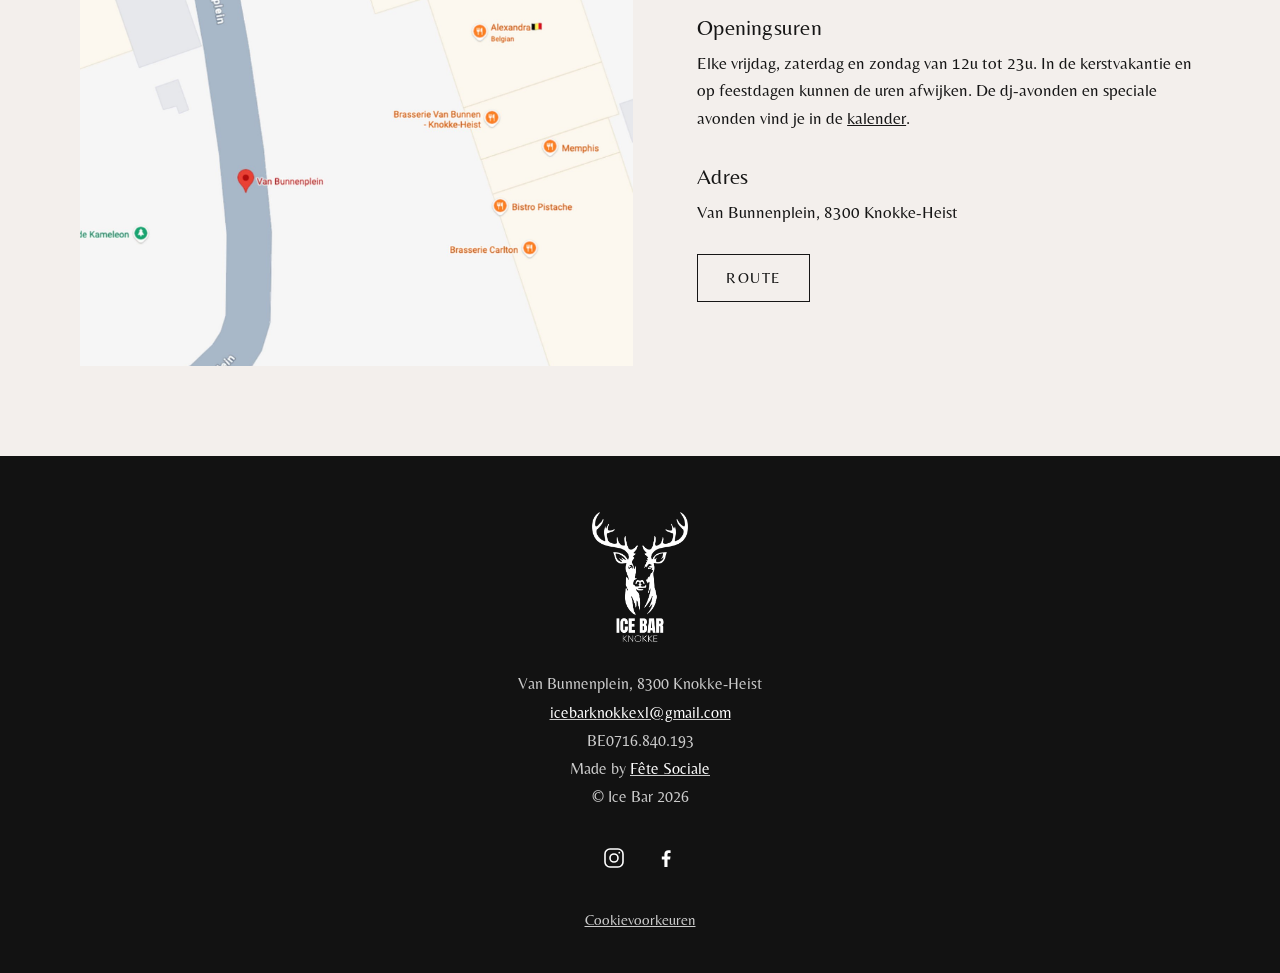
==== commit 820fa880: "DJ Arno heet voortaan DJ VDC Co-Authored-By: Claude Fable 5.2 <noreply@anthropic.com> Claude-Session" ====
--- a/index.html
+++ b/index.html
@@ -145,7 +145,7 @@
         <h2 class="section-title">Eerstvolgende avonden</h2>
         <ol id="upcoming">
           <li><time class="when" datetime="2026-11-27">Vrijdag 27 november</time><span class="who">Opening met DJ Steve DK</span></li>
-          <li><time class="when" datetime="2026-11-28">Zaterdag 28 november</time><span class="who">DJ Arno</span></li>
+          <li><time class="when" datetime="2026-11-28">Zaterdag 28 november</time><span class="who">DJ VDC</span></li>
           <li><time class="when" datetime="2026-11-29">Zondag 29 november</time><span class="who">DJ Nicolas</span></li>
         </ol>
         <a class="btn" href="/kalender">Volledige kalender</a>
@@ -208,7 +208,7 @@
     <a class="back" href="#" data-cookies>Cookievoorkeuren</a>
   </footer>
 
-  <script src="/assets/programma.js?v=f73cd418"></script>
+  <script src="/assets/programma.js?v=c6fc65e4"></script>
   <script src="/assets/meten.js?v=b55d4b3d"></script>
   <script>
     // Menu op kleine schermen
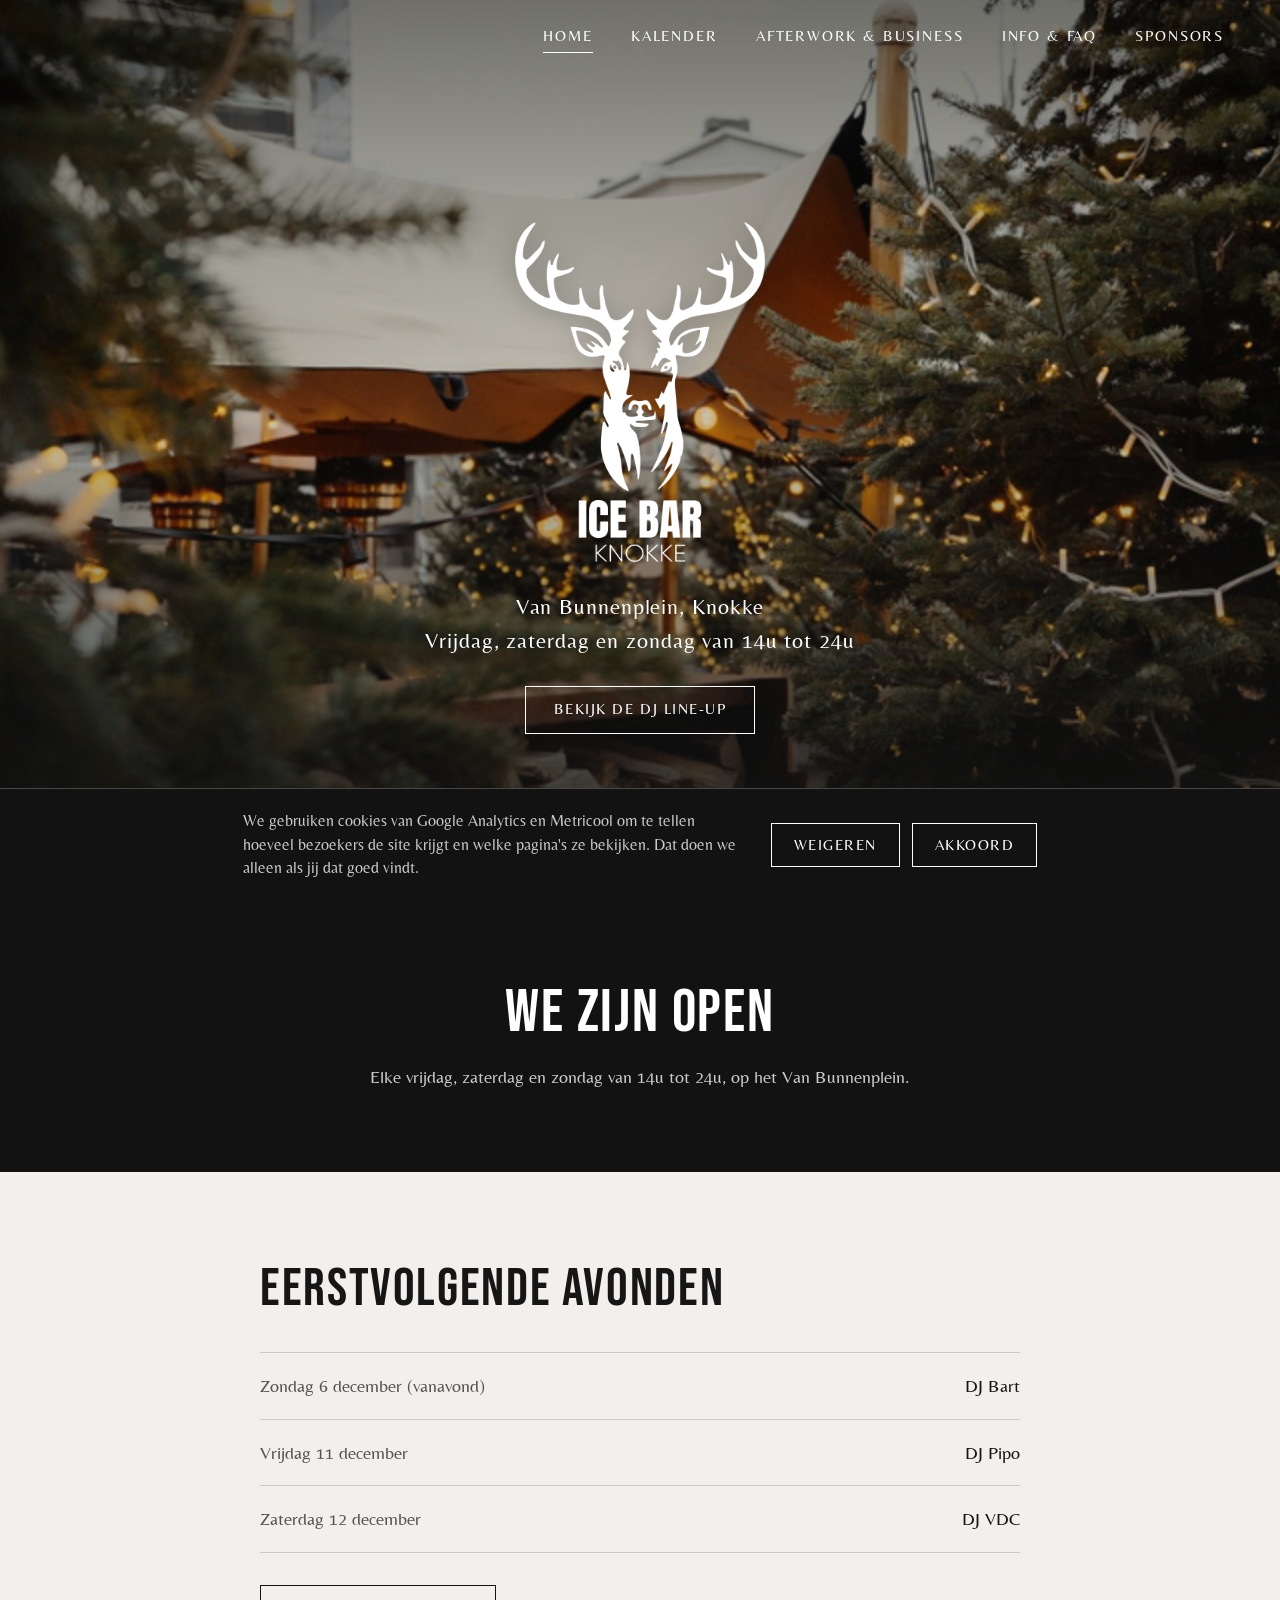
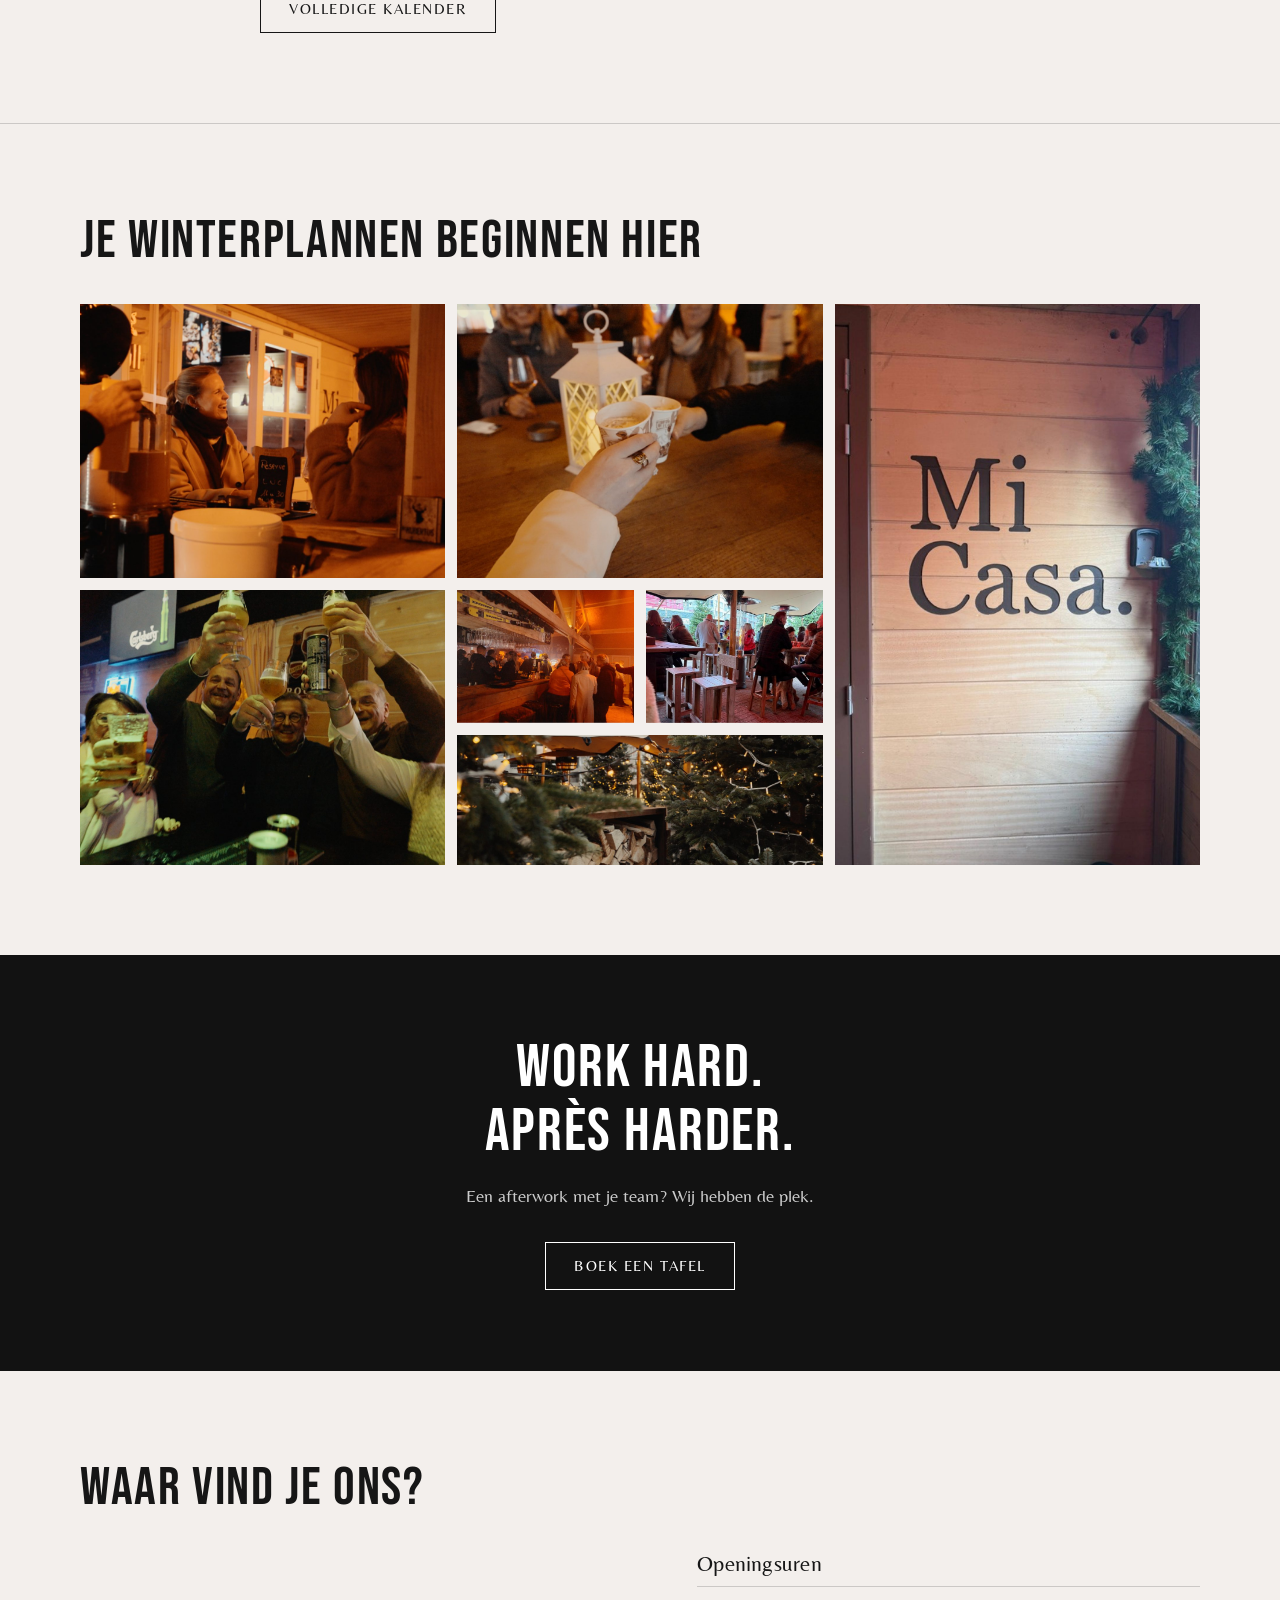
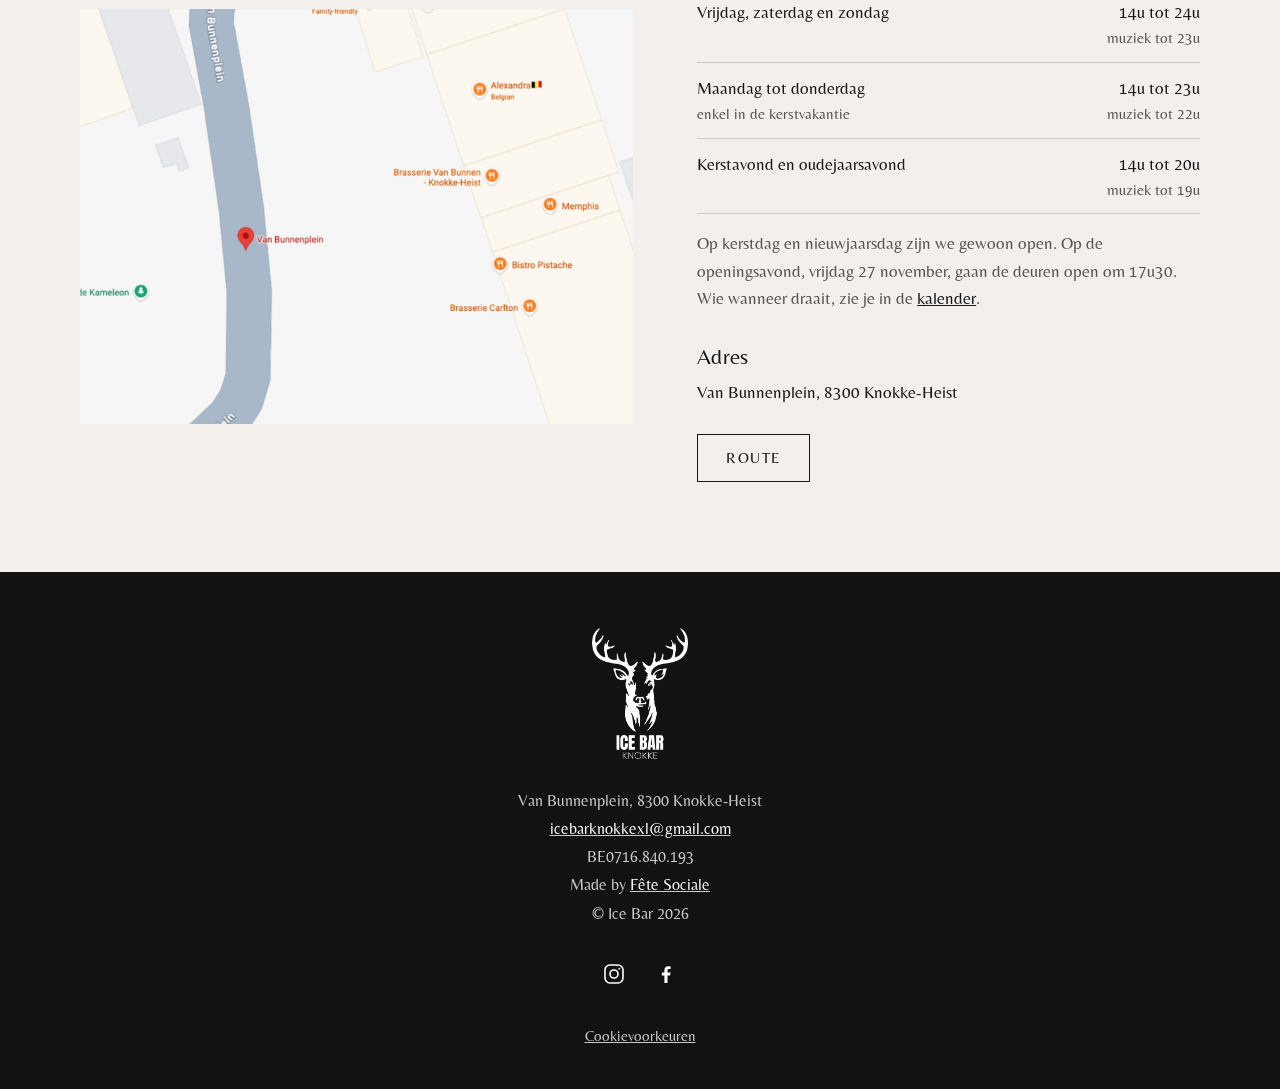
==== commit 8c2b8d3d: "Nieuwe openingsuren: vanaf 14u, weekend tot 24u, feestdagen en opening om 17u30 Co-Authored-By: Clau" ====
--- a/index.html
+++ b/index.html
@@ -63,8 +63,8 @@
       "Saturday",
       "Sunday"
      ],
-     "opens": "12:00",
-     "closes": "23:00",
+     "opens": "14:00",
+     "closes": "00:00",
      "validFrom": "2026-11-27",
      "validThrough": "2027-01-31"
     }
@@ -74,8 +74,36 @@
      "@type": "OpeningHoursSpecification",
      "validFrom": "2026-11-27",
      "validThrough": "2026-11-27",
-     "opens": "18:00",
+     "opens": "17:30",
+     "closes": "00:00"
+    },
+    {
+     "@type": "OpeningHoursSpecification",
+     "validFrom": "2026-12-21",
+     "validThrough": "2026-12-23",
+     "opens": "14:00",
      "closes": "23:00"
+    },
+    {
+     "@type": "OpeningHoursSpecification",
+     "validFrom": "2026-12-24",
+     "validThrough": "2026-12-24",
+     "opens": "14:00",
+     "closes": "20:00"
+    },
+    {
+     "@type": "OpeningHoursSpecification",
+     "validFrom": "2026-12-28",
+     "validThrough": "2026-12-30",
+     "opens": "14:00",
+     "closes": "23:00"
+    },
+    {
+     "@type": "OpeningHoursSpecification",
+     "validFrom": "2026-12-31",
+     "validThrough": "2026-12-31",
+     "opens": "14:00",
+     "closes": "20:00"
     }
    ]
   },
@@ -130,14 +158,14 @@
       <div class="inner">
         <h1 class="visually-hidden">Ice Bar Knokke, winterbar met dj's op het Van Bunnenplein</h1>
         <img class="wordmark" src="/assets/logo-icebar-wit.png" alt="" width="662" height="900">
-        <p class="hero-info" id="hero-info">Van Bunnenplein, Knokke<br>Opening vrijdag 27 november om 18u</p>
+        <p class="hero-info" id="hero-info">Van Bunnenplein, Knokke<br>Opening vrijdag 27 november om 17u30</p>
         <a class="btn light" href="/kalender">Bekijk de DJ line-up</a>
       </div>
     </section>
 
     <section class="band" id="status" aria-live="polite">
       <p class="statement" data-big>Zelfde plek, nieuw seizoen</p>
-      <p data-small>We openen op vrijdag 27 november vanaf 18u op het Van Bunnenplein.</p>
+      <p data-small>We openen op vrijdag 27 november vanaf 17u30 op het Van Bunnenplein.</p>
     </section>
 
     <section class="section upcoming">
@@ -188,7 +216,12 @@
         <img class="map" src="/assets/fotos/kaart.jpg" alt="Kaart van het centrum van Knokke met het Van Bunnenplein aangeduid" width="1569" height="1269" loading="lazy">
         <div>
           <h3>Openingsuren</h3>
-          <p>Elke vrijdag, zaterdag en zondag van 12u tot 23u. In de kerstvakantie en op feestdagen kunnen de uren afwijken. De dj-avonden en speciale avonden vind je in de <a href="/kalender">kalender</a>.</p>
+          <dl class="hours">
+            <div><dt>Vrijdag, zaterdag en zondag</dt><dd>14u tot 24u <small>muziek tot 23u</small></dd></div>
+            <div><dt>Maandag tot donderdag <small>enkel in de kerstvakantie</small></dt><dd>14u tot 23u <small>muziek tot 22u</small></dd></div>
+            <div><dt>Kerstavond en oudejaarsavond</dt><dd>14u tot 20u <small>muziek tot 19u</small></dd></div>
+          </dl>
+          <p class="hours-note">Op kerstdag en nieuwjaarsdag zijn we gewoon open. Op de openingsavond, vrijdag 27 november, gaan de deuren open om 17u30. Wie wanneer draait, zie je in de <a href="/kalender">kalender</a>.</p>
           <h3>Adres</h3>
           <p>Van Bunnenplein, 8300 Knokke-Heist</p>
           <a class="btn" href="https://www.google.com/maps/dir/?api=1&destination=Van+Bunnenplein+Knokke-Heist" target="_blank" rel="noopener">Route</a>
--- a/assets/site.css
+++ b/assets/site.css
@@ -352,6 +352,16 @@
 .find h3 { margin-bottom: 8px; }
 .find h3 + p + h3, .find p + h3 { margin-top: 32px; }
 .find .btn { margin-top: 28px; }
+.hours { margin: 0; }
+.hours div { display: flex; justify-content: space-between; align-items: baseline; gap: 24px; padding: 12px 0; border-top: 1px solid var(--rule); }
+.hours div:last-child { border-bottom: 1px solid var(--rule); }
+.hours dt, .hours dd { margin: 0; }
+.hours dd { text-align: right; white-space: nowrap; font-variant-numeric: tabular-nums; }
+.hours small { display: block; font-size: .92rem; color: var(--ink-soft); }
+.hours dt small { white-space: normal; }
+.find .hours-note { margin-top: 16px; color: var(--ink-soft); }
+.find .hours-note a { color: var(--ink); }
+.find .hours-note + h3 { margin-top: 32px; }
 
 @media (max-width: 760px) { .find { grid-template-columns: 1fr; } }
 
